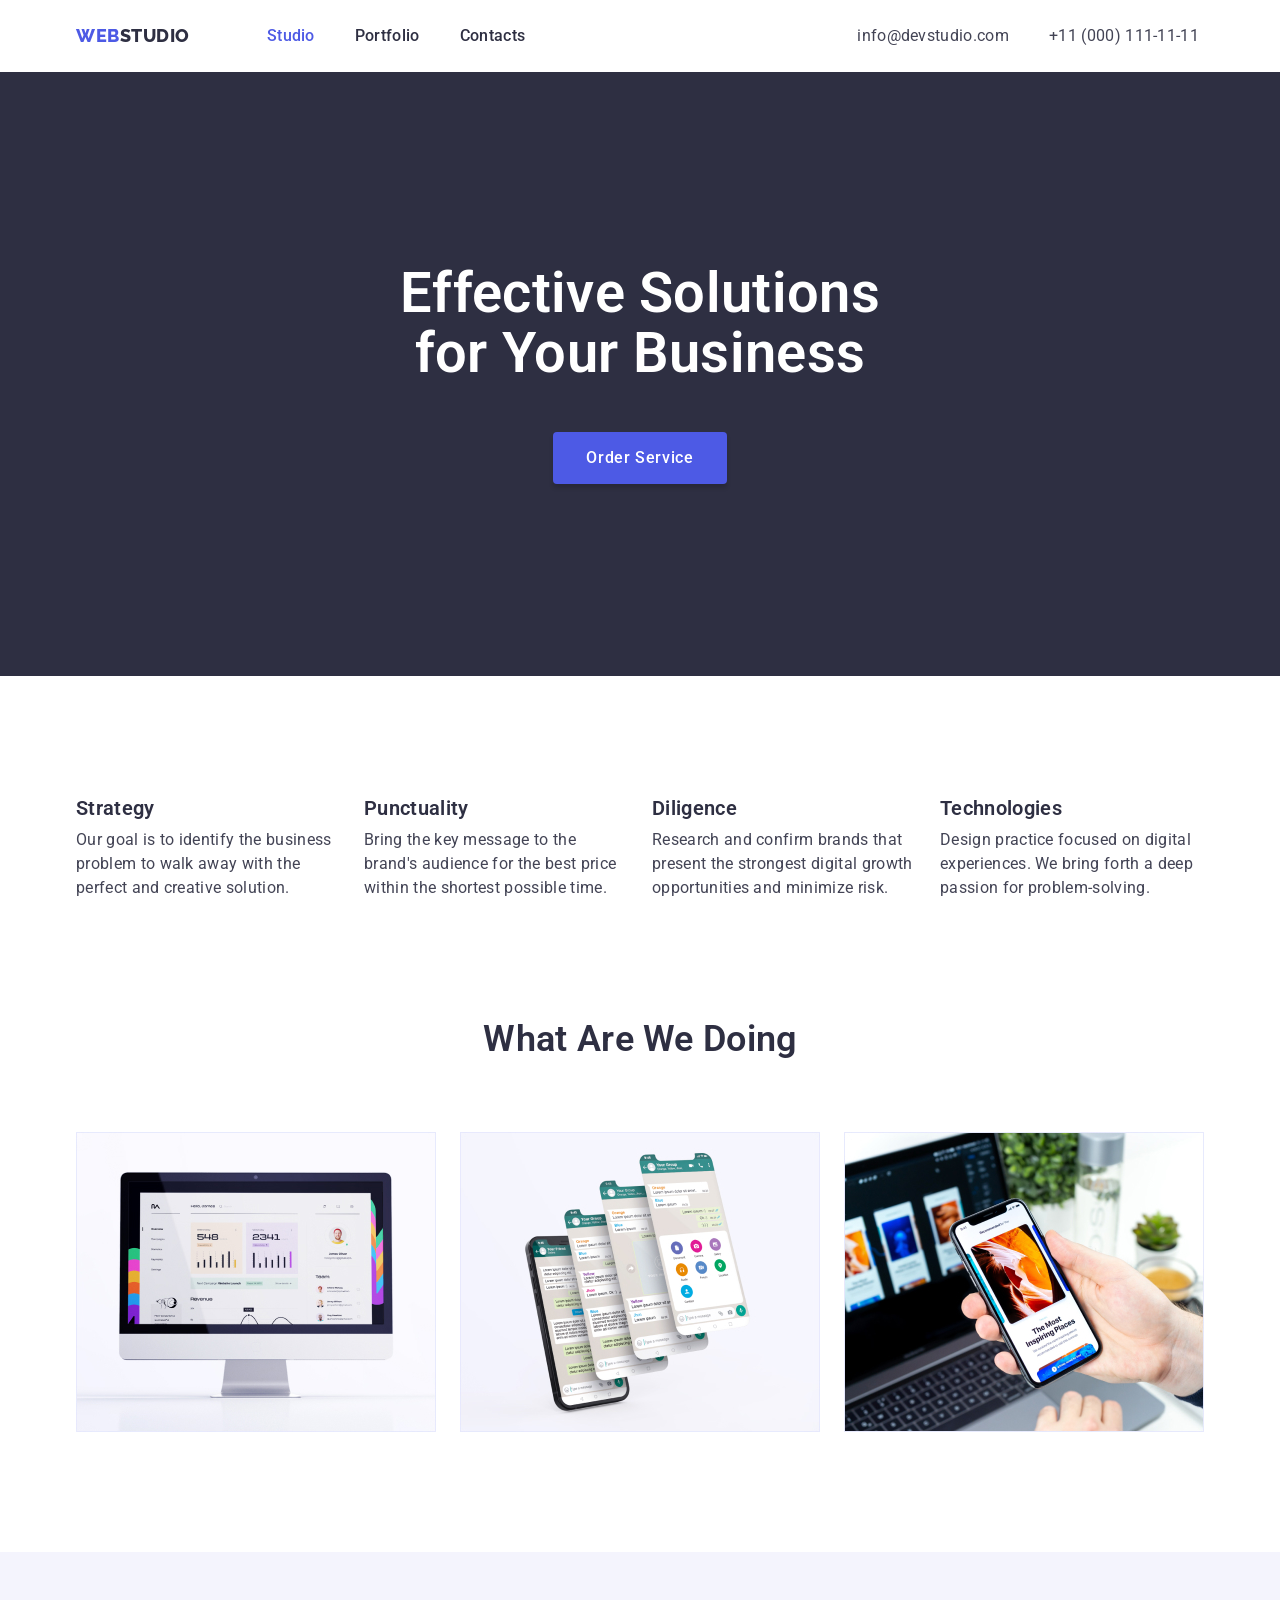
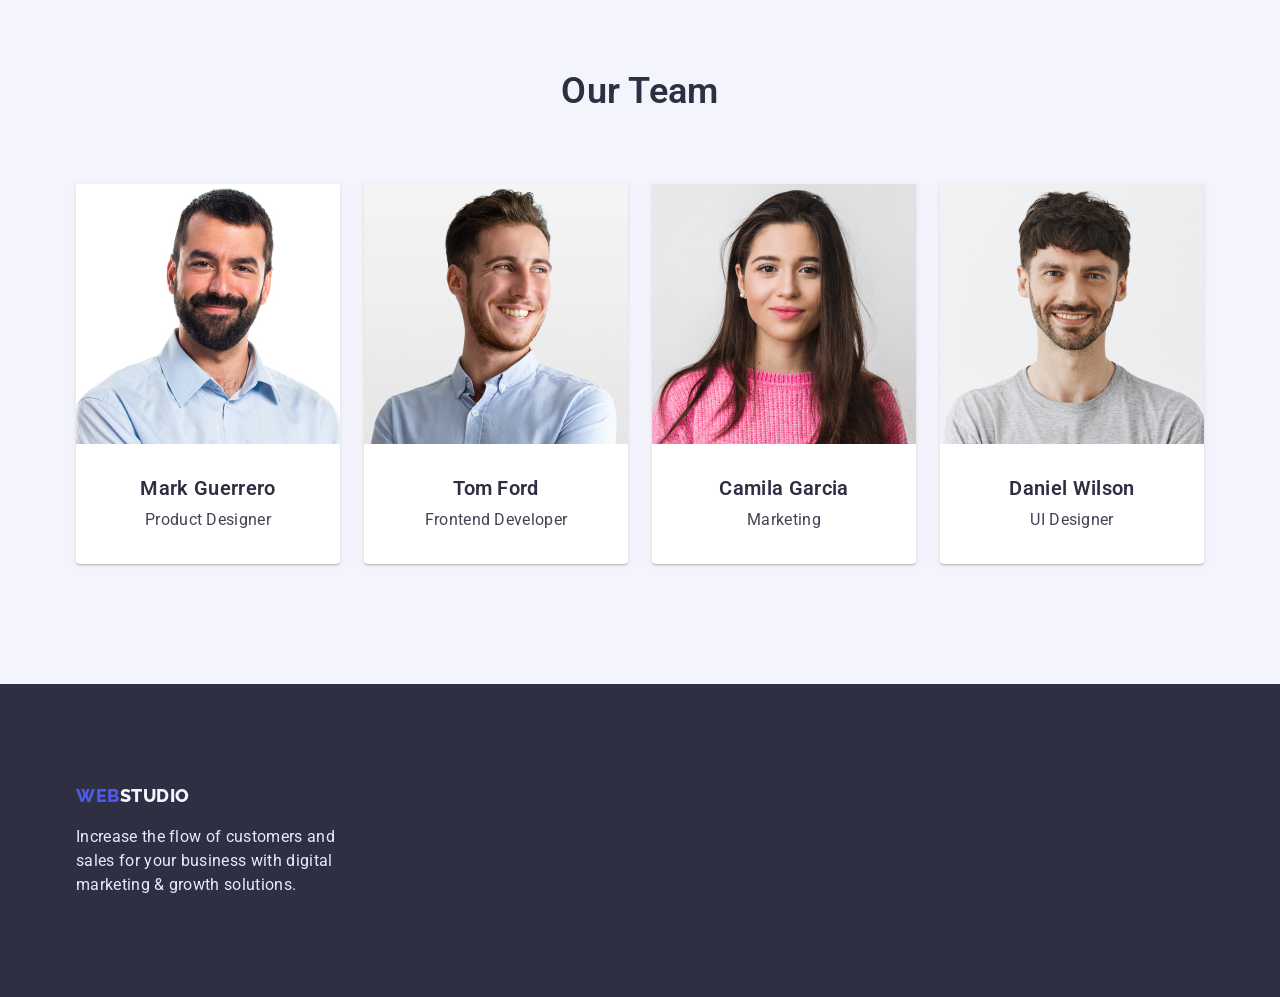
==== index.html @ 9fcb84de "HW3" ====
<!DOCTYPE html>
<html lang="en">
  <head>
    <meta charset="UTF-8" />
    <meta http-equiv="X-UA-Compatible" content="IE=edge" />
    <meta name="viewport" content="width=device-width, initial-scale=1.0" />
    <title>Document</title>
    <link rel="preconnect" href="https://fonts.googleapis.com" />
    <link rel="preconnect" href="https://fonts.gstatic.com" crossorigin />
    <link
      href="https://fonts.googleapis.com/css2?family=Raleway:wght@800&family=Roboto:wght@400;500;700;900&display=swap"
      rel="stylesheet"
    />
    <link
      rel="stylesheet"
      href="https://cdnjs.cloudflare.com/ajax/libs/modern-normalize/1.1.0/modern-normalize.min.css"
    />
    <link rel="stylesheet" href="css/styles.css" />
  </head>
  <body>
    <header class="page-header">
      <div class="container main-nav">
        <nav class="main-nav">
          <!--Logo-->
          <a class="logo" href="./index.html">
            <span class="logo-part">Web</span>studio
          </a>
          <!--Navigation-->
          <ul class="site-nav list">
            <li class="item">
              <a href="./index.html" class="link current">Studio</a>
            </li>
            <li class="item">
              <a href="./portfoilo.html" class="link">Portfolio</a>
            </li>
            <li class="item"><a href="/" class="link">Contacts</a></li>
          </ul>
        </nav>
        <!--Contacts-->
        <ul class="contacts list">
          <li class="item">
            <a href="mailto:info@devstudio.com" class="contacts-link"
              >info@devstudio.com</a
            >
          </li>
          <li class="item">
            <a href="tel:+110001111111" class="contacts-link"
              >+11 (000) 111-11-11</a
            >
          </li>
        </ul>
      </div>
    </header>

    <main>
      <section class="hero">
        <div class="container">
          <h1 class="hero-title">Effective Solutions for Your Business</h1>
          <!--Button-->
          <button class="button primary" type="button">Order Service</button>
        </div>
      </section>

      <!--Description-->
      <section class="section">
        <div class="container">
          <h2 class="section-title secret-name">Why us?</h2>
          <ul class="descr-list list">
            <li class="item">
              <h3 class="title">Strategy</h3>
              <p>
                Our goal is to identify the business problem to walk away with
                the perfect and creative solution.
              </p>
            </li>

            <li class="item">
              <h3 class="title">Punctuality</h3>
              <p>
                Bring the key message to the brand's audience for the best price
                within the shortest possible time.
              </p>
            </li>

            <li class="item">
              <h3 class="title">Diligence</h3>
              <p>
                Research and confirm brands that present the strongest digital
                growth opportunities and minimize risk.
              </p>
            </li>

            <li class="item">
              <h3 class="title">Technologies</h3>
              <p>
                Design practice focused on digital experiences. We bring forth a
                deep passion for problem-solving.
              </p>
            </li>
          </ul>
        </div>
      </section>

      <section class="section no-toppadding">
        <div class="container">
          <h2 class="section-title">What are we doing</h2>
          <ul class="example-list list">
            <li class="item">
              <img src="./images/pc.jpg" alt="PC" width="360" height="300" />
            </li>
            <li class="item">
              <img
                src="./images/smarphone.jpg"
                alt="Smarphone"
                width="360"
                height="300"
              />
            </li>
            <li class="item">
              <img
                src="./images/smarphone_in_hand.jpg"
                alt="Smarphone_in_hand"
                width="360"
                height="300"
              />
            </li>
          </ul>
        </div>
      </section>

      <!--Our Team-->
      <section class="section team">
        <div class="container">
          <h2 class="section-title">Our team</h2>
          <ul class="team-list list">
            <li class="card">
              <img
                class="image"
                src="./images/mark_guerrero.jpg"
                alt="Mark Guerrero"
                width="264"
                height="260"
              />
              <div class="card-content">
                <h3 class="title">Mark Guerrero</h3>
                <p>Product Designer</p>
              </div>
            </li>
            <li class="card">
              <img
                class="image"
                src="./images/tom_ford.jpg"
                alt="Tom Ford"
                width="264"
                height="260"
              />
              <div class="card-content">
                <h3 class="title">Tom Ford</h3>
                <p>Frontend Developer</p>
              </div>
            </li>
            <li class="card">
              <img
                class="image"
                src="./images/camila_garcia.jpg"
                alt="Camila Garcia"
                width="264"
                height="260"
              />
              <div class="card-content">
                <h3 class="title">Camila Garcia</h3>
                <p>Marketing</p>
              </div>
            </li>
            <li class="card">
              <img
                class="image"
                src="./images/daniel_wilson.jpg"
                alt="Daniel Wilson"
                width="264"
                height="260"
              />
              <div class="card-content">
                <h3 class="title">Daniel Wilson</h3>
                <p>UI Designer</p>
              </div>
            </li>
          </ul>
        </div>
      </section>
    </main>
    <footer class="footer">
      <div class="container">
        <!--Logo-->
        <a href="./index.html" class="footer-logo">
          <span class="logo-part">Web</span>studio
        </a>
        <p class="text">
          Increase the flow of customers and sales for your business with
          digital marketing & growth solutions.
        </p>
      </div>
    </footer>
  </body>
</html>
---- css/styles.css ----
/* цвет основного текста #434455;
вторичный цвет текста #2E2F42;
белый #FFFFFF;
акцент #4D5AE5; 
Вторичный цвет фона #F4F4FD;
#E7E9FC;
*/

:root {
	--primary-text-color: #434455;
	--title-text-color: #2E2F42;
	--accent-color: #4D5AE5;
	--primary-white-color: #FFFFFF;
	--secondary-white-color: #F4F4FD;
	--footer-white-color: #E7E9FC;

	--main-font-family: Roboto,
		sans-serif;
	--main-font-size: 16px;
	--main-line-height: 1.5;
	--section-title-font-size: 36px;
	--section-title-line-height: 1.11;
	--title-font-size: 20px;
	--title-line-height: 1.2;
	--main-letter-spacing: 0.02em;
	--btn-letter-spacing: 0.04em;
}

.list {
	list-style: none;
}

.secret-name {
	position: absolute;
	width: 1px;
	height: 1px;
	margin: -1px;
	padding: 0;
	overflow: hidden;
	border: 0;
	clip: rect(0 0 0 0);
}

h1,
h2,
h3,
h4,
h5,
h6,
p,
ul {
	padding: 0;
	margin: 0;
}

img {
	display: block;
	max-width: 100%;
}

body {
	color: var(--primary-text-color);
	background-color: var(--primary-white-color);
	font-family: var(--main-font-family);
	font-size: var(--main-font-size);
	line-height: var(--main-line-height);
	letter-spacing: var(--main-letter-spacing);
}

.container {
	padding-left: 15px;
	padding-right: 15px;
	margin-left: auto;
	margin-right: auto;
	width: 1158px;
}

/* Logo */
.logo,
.footer-logo {
	color: var(--title-text-color);
	font-family: Raleway, sans-serif;
	font-weight: 800;
	font-size: 18px;
	line-height: 1.33;
	letter-spacing: 0.03em;
	text-transform: uppercase;
	text-decoration: none;
}

/* .logo:hover,
.logo:focus,
.footer-logo:hover,
.footer-logo:focus {
	color: var(--accent-color);
} */

.logo-part {
	color: var(--accent-color);
}

/* Page header */
.page-header {
	box-shadow: 0px 2px 1px rgba(46, 47, 66, 0.08), 0px 1px 1px rgba(46, 47, 66, 0.16), 0px 1px 6px rgba(46, 47, 66, 0.08);
}

/* Site nav */

.main-nav {
	display: flex;
	align-items: center;
}

.site-nav {
	display: flex;
	margin-left: 77px;
}

.site-nav .item:not(:last-child) {
	margin-right: 40px;
}

.site-nav .link {
	display: block;
	padding-top: 24px;
	padding-bottom: 24px;

	color: var(--title-text-color);
	font-weight: 500;
	text-decoration: none;
}

.contacts {
	display: flex;
	margin-left: 332px;
}

.contacts-link {
	color: var(--primary-text-color);
	text-decoration: none;
}

.contacts .item+.item {
	margin-left: 40px;
}

.site-nav .link:hover,
.contacts-link:hover,
.site-nav .link:focus,
.contacts-link:focus {
	color: var(--accent-color);
}

.site-nav .link.current {
	color: var(--accent-color);
}

/* Index.html */

/* Hero */

.hero {
	padding-top: 192px;
	padding-bottom: 192px;

	background-color: var(--title-text-color);
	text-align: center;
}

.hero-title {
	width: 494px;
	margin-left: auto;
	margin-right: auto;
	margin-bottom: 48px;

	color: var(--primary-white-color);
	font-weight: 600;
	font-size: 56px;
	line-height: 1.07;
}

/* Section */

.section {
	padding-top: 120px;
	padding-bottom: 120px;
}

.section.no-toppadding {
	padding-top: 0;
}

.toppadding {
	padding-top: 96px;
}

.section-title {
	margin-bottom: 72px;

	color: var(--title-text-color);
	font-weight: 600;
	font-size: var(--section-title-font-size);
	line-height: var(--section-title-line-height);
	text-align: center;
	text-transform: capitalize;
}

/* Features, Team, Examples */

.descr-list,
.team-list {
	display: flex;
}

.descr-list .item,
.team-list .card {
	width: 264px;
	margin-right: 24px;
}

.example-list,
.work-list {
	display: flex;
	flex-wrap: wrap;
}

.example-list .item,
.work-list .item {
	width: 360px;
	margin-right: 24px;
	margin-bottom: 48px;
}

.work-content {
	border-left: 1px solid var(--footer-white-color);
	border-bottom: 1px solid var(--footer-white-color);
	border-right: 1px solid var(--footer-white-color);
}

/* .work-list .title,
.team-list .title {
	padding-left: 16px;
	padding-top: 32px;
}

.card>p,
.work-list p {
	padding-bottom: 32px;
	padding-left: 16px;
} */

.work-content {
	padding: 32px 16px;
}

.card-content {
	padding: 32px 16px;
	text-align: center;
}


.descr-list .item:nth-child(4n),
.team-list .card:nth-child(4n),
.example-list .item:nth-child(3n),
.work-list .item:nth-child(3n) {
	margin-right: 0;
}

.example-list .item:nth-last-child(-n+3),
.work-list .item:nth-last-child(-n+3) {
	margin-bottom: 0;
}

.descr-list .title,
.team-list .title,
.work-list .title {
	margin-bottom: 8px;

	color: var(--title-text-color);
	font-weight: 600;
	font-size: var(--title-font-size);
	line-height: var(--title-line-height);
}

.team {
	background-color: var(--secondary-white-color);
}

.card {
	background-color: var(--primary-white-color);
	width: 264px;

	box-shadow: 0px 1px 6px rgba(46, 47, 66, 0.08), 0px 1px 1px rgba(46, 47, 66, 0.16), 0px 2px 1px rgba(46, 47, 66, 0.08);
	border-radius: 0px 0px 4px 4px;
}


.image {}

/* Filter */

.filter {
	margin-bottom: 72px;
	display: flex;
	justify-content: center;
}

.filter .item:not(:last-child) {
	margin-right: 24px;
}

/* Button */

.button {
	padding: 12px 24px;

	color: var(--title-text-color);
	background-color: var(--primary-white-color);
	cursor: pointer;
	font-weight: 500;
	letter-spacing: var(--btn-letter-spacing);

	border: 1px solid transparent;
	border-radius: 4px;
}

.button.primary {
	padding: 16px 32px;

	color: var(--primary-white-color);
	background-color: var(--accent-color);

	box-shadow: 0px 4px 4px rgba(0, 0, 0, 0.15);
}

.button.secondary {
	color: var(--accent-color);
	background-color: var(--secondary-white-color);

	border-color: var(--footer-white-color);
}

.button.primary:hover,
.button.primary:focus {
	color: var(--accent-color);
	background-color: var(--secondary-white-color);

	border-color: var(--footer-white-color);
}

.button.secondary:hover,
.button.secondary:focus {
	color: var(--primary-white-color);
	background-color: var(--accent-color);

	border-color: var(--accent-color);
	box-shadow: 0px 3px 1px rgba(0, 0, 0, 0.1), 0px 2px 1px rgba(0, 0, 0, 0.08), 0px 2px 2px rgba(0, 0, 0, 0.12);
}

/* Footer */

.footer-logo {
	display: inline-block;

	color: var(--secondary-white-color);
}

.footer {
	background-color: var(--title-text-color);
}

.footer .container {
	padding-top: 100px;
	padding-bottom: 100px;
}

.footer .text {
	width: 264px;
	margin-top: 16px;

	color: var(--footer-white-color);
	font-size: var(--main-font-size);
	line-height: var(--main-line-height);
	letter-spacing: var(--main-letter-spacing);

}
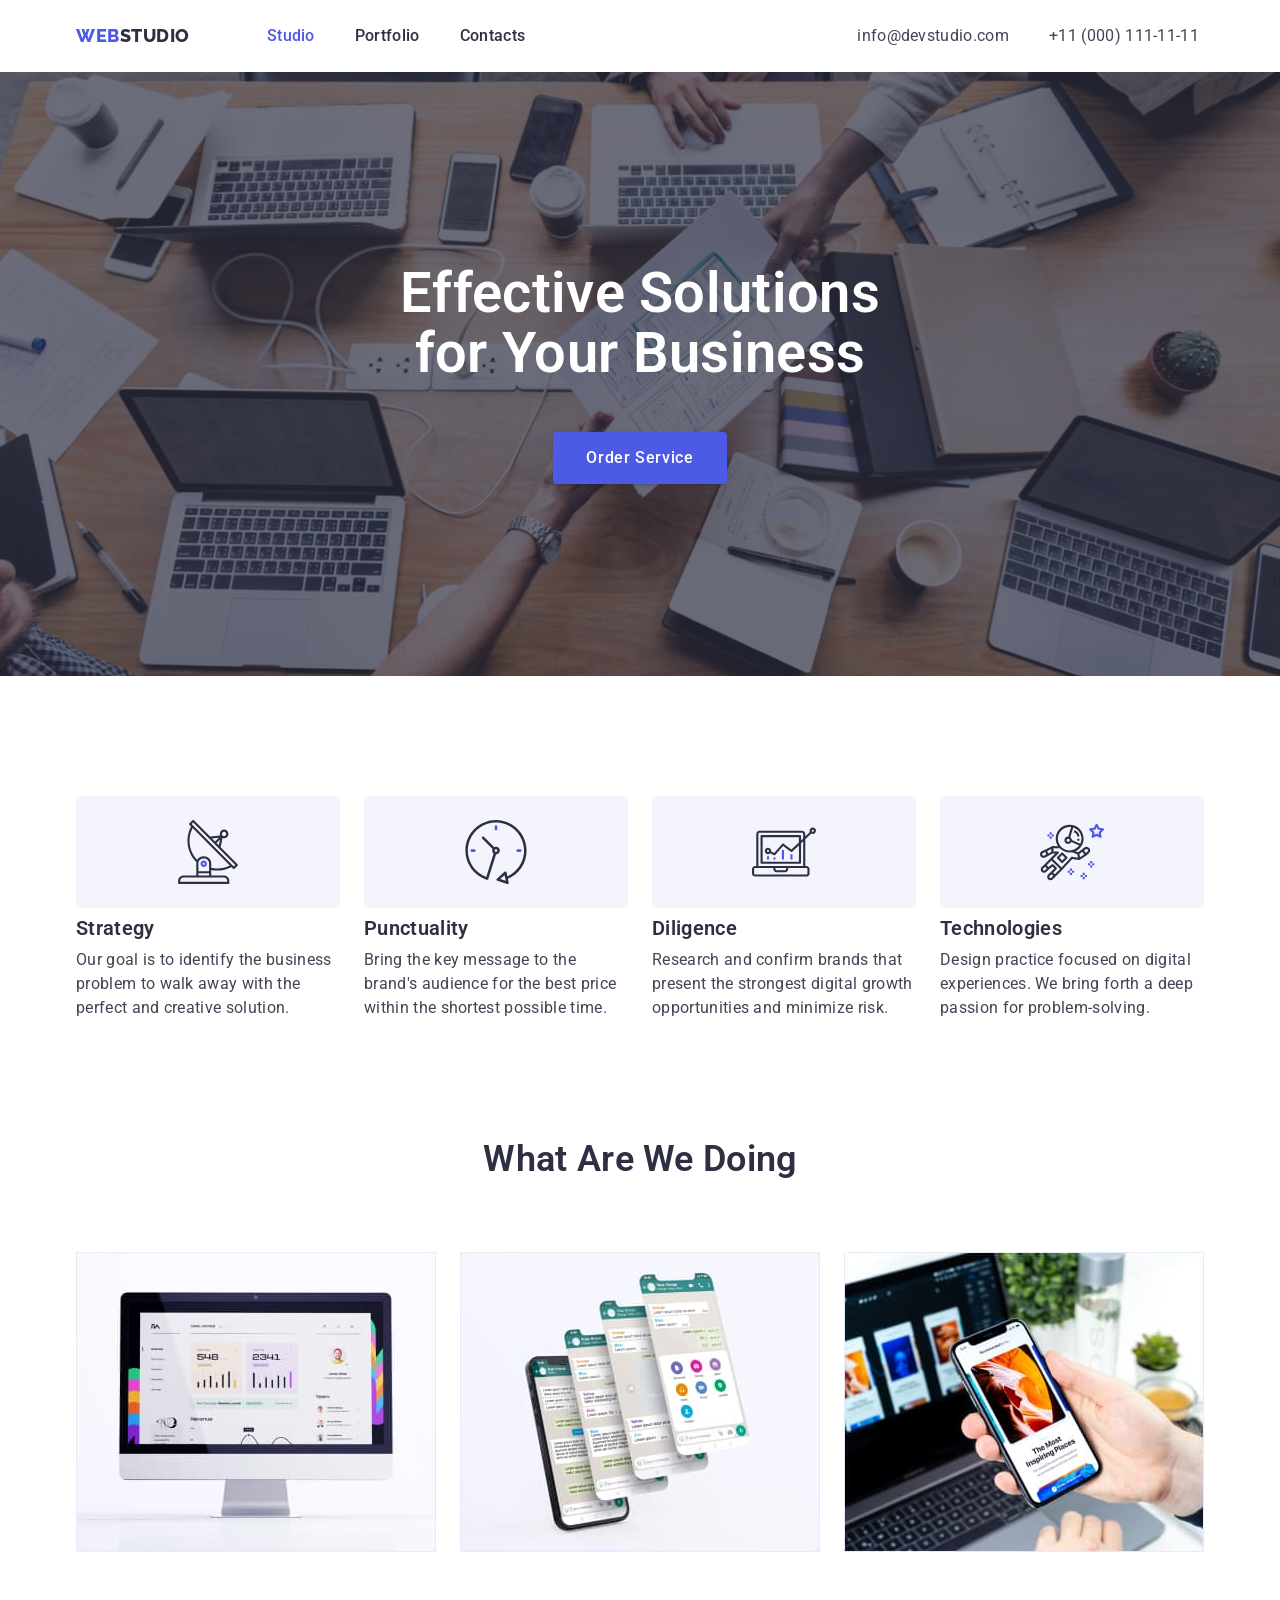
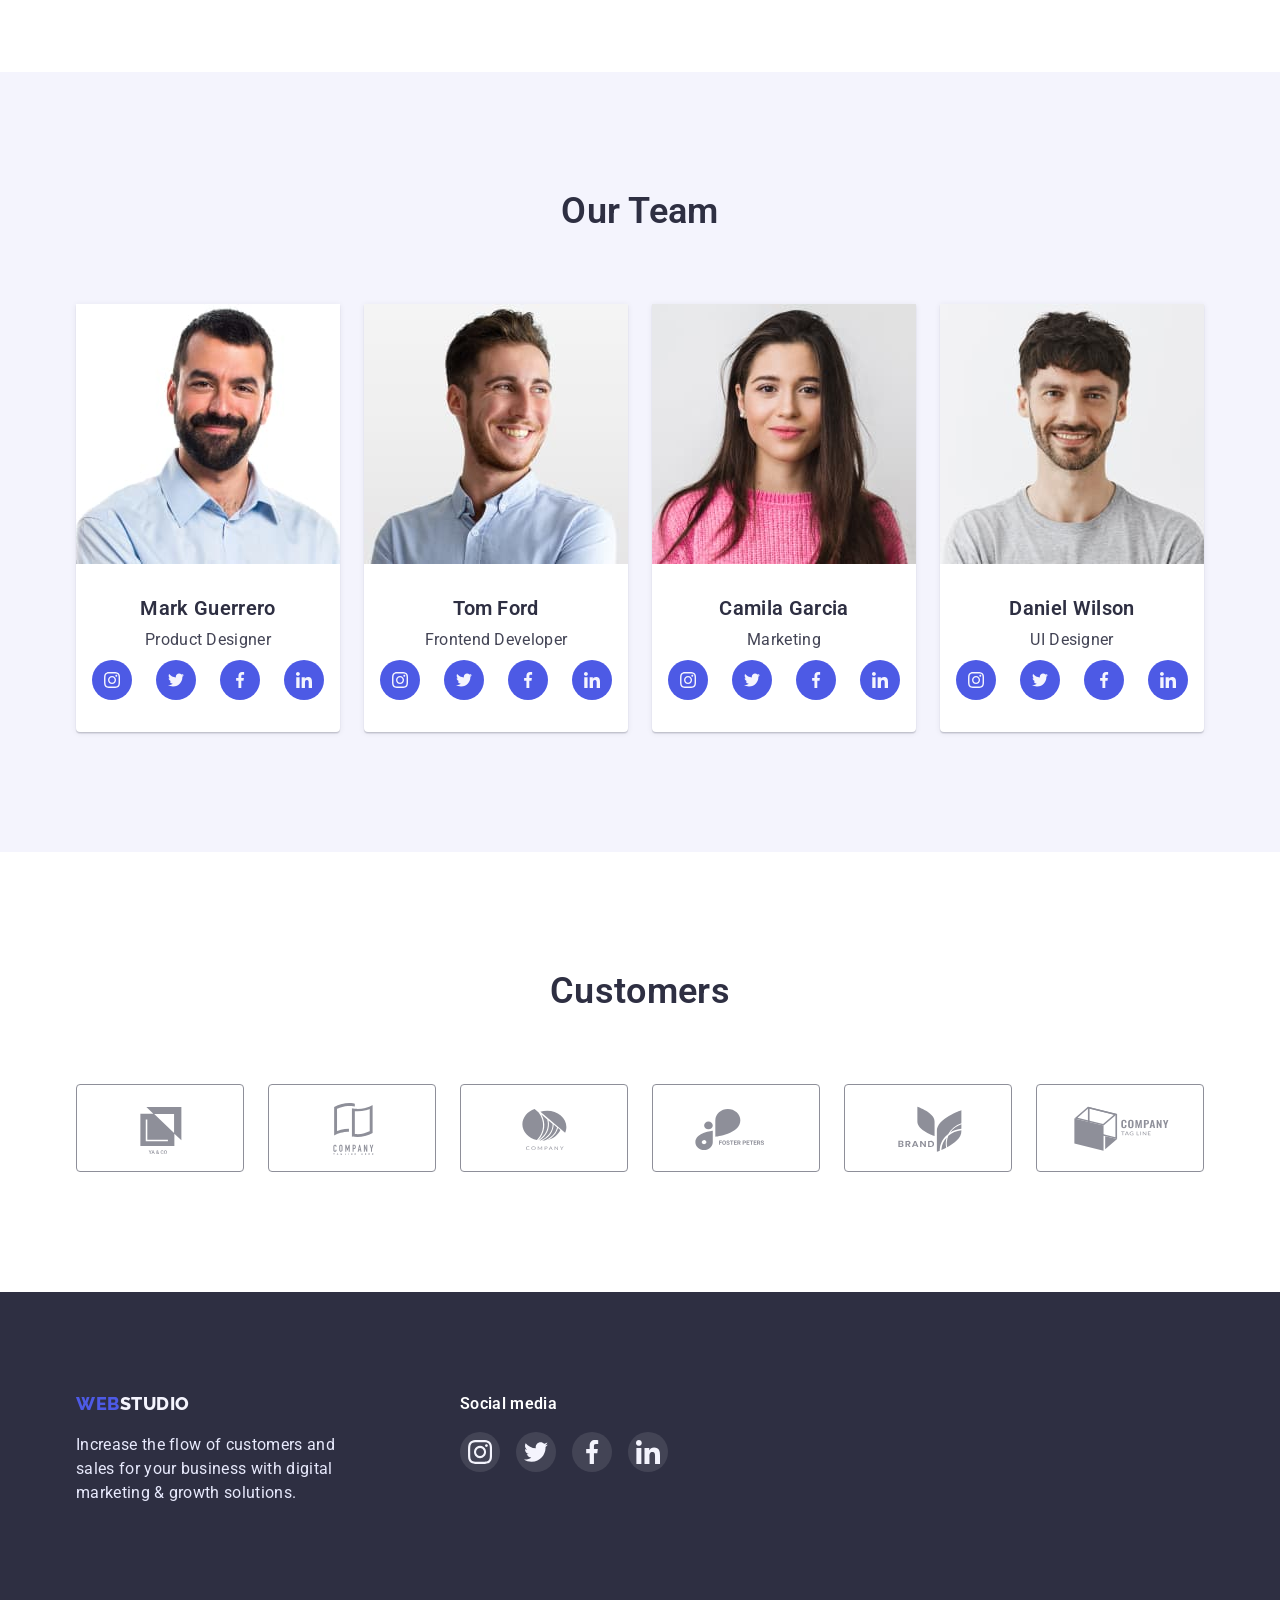
==== commit 8013debc: "HW4" ====
--- a/index.html
+++ b/index.html
@@ -64,9 +64,18 @@
       <!--Description-->
       <section class="section">
         <div class="container">
-          <h2 class="section-title secret-name">Why us?</h2>
+          <h2 class="section-title secret-name">Advantages</h2>
           <ul class="descr-list list">
             <li class="item">
+              <div class="advantages">
+                <svg class="advantages-icon">
+                  <use
+                    href="./images/icons.svg#icon-antenna"
+                    width="64"
+                    height="64"
+                  ></use>
+                </svg>
+              </div>
               <h3 class="title">Strategy</h3>
               <p>
                 Our goal is to identify the business problem to walk away with
@@ -75,6 +84,15 @@
             </li>
 
             <li class="item">
+              <div class="advantages">
+                <svg class="advantages-icon">
+                  <use
+                    href="./images/icons.svg#icon-clock"
+                    width="64"
+                    height="64"
+                  ></use>
+                </svg>
+              </div>
               <h3 class="title">Punctuality</h3>
               <p>
                 Bring the key message to the brand's audience for the best price
@@ -83,6 +101,15 @@
             </li>
 
             <li class="item">
+              <div class="advantages">
+                <svg class="advantages-icon">
+                  <use
+                    href="./images/icons.svg#icon-diagram"
+                    width="64"
+                    height="64"
+                  ></use>
+                </svg>
+              </div>
               <h3 class="title">Diligence</h3>
               <p>
                 Research and confirm brands that present the strongest digital
@@ -91,6 +118,15 @@
             </li>
 
             <li class="item">
+              <div class="advantages">
+                <svg class="advantages-icon">
+                  <use
+                    href="./images/icons.svg#icon-astronaut"
+                    width="64"
+                    height="64"
+                  ></use>
+                </svg>
+              </div>
               <h3 class="title">Technologies</h3>
               <p>
                 Design practice focused on digital experiences. We bring forth a
@@ -144,6 +180,36 @@
               <div class="card-content">
                 <h3 class="title">Mark Guerrero</h3>
                 <p>Product Designer</p>
+                <ul class="social-links list">
+                  <li>
+                    <a href="/" class="icon instagram">
+                      <svg width="16px" height="16px">
+                        <use href="./images/icons.svg#icon-instagram"></use>
+                      </svg>
+                    </a>
+                  </li>
+                  <li>
+                    <a href="/" class="icon twitter">
+                      <svg width="16px" height="16px">
+                        <use href="./images/icons.svg#icon-twitter"></use>
+                      </svg>
+                    </a>
+                  </li>
+                  <li>
+                    <a href="/" class="icon facebook">
+                      <svg width="16px" height="16px">
+                        <use href="./images/icons.svg#icon-facebook"></use>
+                      </svg>
+                    </a>
+                  </li>
+                  <li>
+                    <a href="/" class="icon linkedin">
+                      <svg width="16px" height="16px">
+                        <use href="./images/icons.svg#icon-linkedin"></use>
+                      </svg>
+                    </a>
+                  </li>
+                </ul>
               </div>
             </li>
             <li class="card">
@@ -157,6 +223,36 @@
               <div class="card-content">
                 <h3 class="title">Tom Ford</h3>
                 <p>Frontend Developer</p>
+                <ul class="social-links list">
+                  <li>
+                    <a href="/" class="icon instagram">
+                      <svg width="16px" height="16px">
+                        <use href="./images/icons.svg#icon-instagram"></use>
+                      </svg>
+                    </a>
+                  </li>
+                  <li>
+                    <a href="/" class="icon twitter">
+                      <svg width="16px" height="16px">
+                        <use href="./images/icons.svg#icon-twitter"></use>
+                      </svg>
+                    </a>
+                  </li>
+                  <li>
+                    <a href="/" class="icon facebook">
+                      <svg width="16px" height="16px">
+                        <use href="./images/icons.svg#icon-facebook"></use>
+                      </svg>
+                    </a>
+                  </li>
+                  <li>
+                    <a href="/" class="icon linkedin">
+                      <svg width="16px" height="16px">
+                        <use href="./images/icons.svg#icon-linkedin"></use>
+                      </svg>
+                    </a>
+                  </li>
+                </ul>
               </div>
             </li>
             <li class="card">
@@ -170,6 +266,36 @@
               <div class="card-content">
                 <h3 class="title">Camila Garcia</h3>
                 <p>Marketing</p>
+                <ul class="social-links list">
+                  <li>
+                    <a href="/" class="icon instagram">
+                      <svg width="16px" height="16px">
+                        <use href="./images/icons.svg#icon-instagram"></use>
+                      </svg>
+                    </a>
+                  </li>
+                  <li>
+                    <a href="/" class="icon twitter">
+                      <svg width="16px" height="16px">
+                        <use href="./images/icons.svg#icon-twitter"></use>
+                      </svg>
+                    </a>
+                  </li>
+                  <li>
+                    <a href="/" class="icon facebook">
+                      <svg width="16px" height="16px">
+                        <use href="./images/icons.svg#icon-facebook"></use>
+                      </svg>
+                    </a>
+                  </li>
+                  <li>
+                    <a href="/" class="icon linkedin">
+                      <svg width="16px" height="16px">
+                        <use href="./images/icons.svg#icon-linkedin"></use>
+                      </svg>
+                    </a>
+                  </li>
+                </ul>
               </div>
             </li>
             <li class="card">
@@ -183,7 +309,89 @@
               <div class="card-content">
                 <h3 class="title">Daniel Wilson</h3>
                 <p>UI Designer</p>
-              </div>
+                <ul class="social-links list">
+                  <li>
+                    <a href="/" class="icon instagram">
+                      <svg width="16px" height="16px">
+                        <use href="./images/icons.svg#icon-instagram"></use>
+                      </svg>
+                    </a>
+                  </li>
+                  <li>
+                    <a href="/" class="icon twitter">
+                      <svg width="16px" height="16px">
+                        <use href="./images/icons.svg#icon-twitter"></use>
+                      </svg>
+                    </a>
+                  </li>
+                  <li>
+                    <a href="/" class="icon facebook">
+                      <svg width="16px" height="16px">
+                        <use href="./images/icons.svg#icon-facebook"></use>
+                      </svg>
+                    </a>
+                  </li>
+                  <li>
+                    <a href="/" class="icon linkedin">
+                      <svg width="16px" height="16px">
+                        <use href="./images/icons.svg#icon-linkedin"></use>
+                      </svg>
+                    </a>
+                  </li>
+                </ul>
+              </div>
+            </li>
+          </ul>
+        </div>
+      </section>
+
+      <!-- Customers -->
+
+      <section class="section">
+        <div class="container">
+          <h2 class="section-title">Customers</h2>
+          <ul class="customers-list list">
+            <li>
+              <a href="/" class="customer">
+                <svg class="customer-icon" width="104" height="56">
+                  <use href="./images/icons.svg#icon-yaco"></use>
+                </svg>
+              </a>
+            </li>
+            <li>
+              <a href="/" class="customer">
+                <svg class="customer-icon" width="104" height="56">
+                  <use href="./images/icons.svg#icon-tagline-here"></use>
+                </svg>
+              </a>
+            </li>
+            <li>
+              <a href="/" class="customer">
+                <svg class="customer-icon" width="104" height="56">
+                  <use href="./images/icons.svg#icon-company"></use>
+                </svg>
+              </a>
+            </li>
+            <li>
+              <a href="/" class="customer">
+                <svg class="customer-icon" width="104" height="56">
+                  <use href="./images/icons.svg#icon-foster-peters"></use>
+                </svg>
+              </a>
+            </li>
+            <li>
+              <a href="/" class="customer">
+                <svg class="customer-icon" width="104" height="56">
+                  <use href="./images/icons.svg#icon-brand"></use>
+                </svg>
+              </a>
+            </li>
+            <li>
+              <a href="/" class="customer">
+                <svg class="customer-icon" width="104" height="56">
+                  <use href="./images/icons.svg#icon-company-tagline"></use>
+                </svg>
+              </a>
             </li>
           </ul>
         </div>
@@ -192,13 +400,48 @@
     <footer class="footer">
       <div class="container">
         <!--Logo-->
-        <a href="./index.html" class="footer-logo">
-          <span class="logo-part">Web</span>studio
-        </a>
-        <p class="text">
-          Increase the flow of customers and sales for your business with
-          digital marketing & growth solutions.
-        </p>
+        <div>
+          <a href="./index.html" class="footer-logo">
+            <span class="logo-part">Web</span>studio
+          </a>
+          <p class="text">
+            Increase the flow of customers and sales for your business with
+            digital marketing & growth solutions.
+          </p>
+        </div>
+        <div class="link-container">
+          <h2 class="links-header">Social media</h2>
+          <ul class="social-links footer list">
+            <li>
+              <a href="/" class="icon footer">
+                <svg width="24px" height="24px">
+                  <use href="./images/icons.svg#icon-instagram"></use>
+                </svg>
+              </a>
+            </li>
+            <li>
+              <a href="/" class="icon footer">
+                <svg width="24px" height="24px">
+                  <use href="./images/icons.svg#icon-twitter"></use>
+                </svg>
+              </a>
+            </li>
+            <li>
+              <a href="/" class="icon footer">
+                <svg width="24px" height="24px">
+                  <use href="./images/icons.svg#icon-facebook"></use>
+                </svg>
+              </a>
+            </li>
+            <li>
+              <a href="/" class="icon footer">
+                <svg width="24px" height="24px">
+                  <use href="./images/icons.svg#icon-linkedin"></use>
+                </svg>
+              </a>
+            </li>
+          </ul>
+        </div>
       </div>
     </footer>
   </body>
--- a/css/styles.css
+++ b/css/styles.css
@@ -88,13 +88,6 @@
 	text-decoration: none;
 }
 
-/* .logo:hover,
-.logo:focus,
-.footer-logo:hover,
-.footer-logo:focus {
-	color: var(--accent-color);
-} */
-
 .logo-part {
 	color: var(--accent-color);
 }
@@ -163,8 +156,20 @@
 	padding-top: 192px;
 	padding-bottom: 192px;
 
+	text-align: center;
+
 	background-color: var(--title-text-color);
-	text-align: center;
+
+	max-width: 1440px;
+	min-height: 600px;
+	margin-left: auto;
+	margin-right: auto;
+	background-image:
+		linear-gradient(to right, rgba(46, 47, 66, 0.7), rgba(46, 47, 66, 0.7)),
+		url('../images/people_office.jpg');
+	background-repeat: no-repeat;
+	background-position: center;
+	background-size: cover;
 }
 
 .hero-title {
@@ -218,6 +223,14 @@
 	margin-right: 24px;
 }
 
+.advantages {
+	background-color: var(--secondary-white-color);
+	border-radius: 4px;
+	height: 112px;
+	padding: 24px 100px;
+	margin-bottom: 8px;
+}
+
 .example-list,
 .work-list {
 	display: flex;
@@ -231,23 +244,14 @@
 	margin-bottom: 48px;
 }
 
+.work-list .item:hover {
+	box-shadow: 0px 1px 6px rgba(46, 47, 66, 0.08), 0px 1px 1px rgba(46, 47, 66, 0.16), 0px 2px 1px rgba(46, 47, 66, 0.08);
+}
+
 .work-content {
-	border-left: 1px solid var(--footer-white-color);
-	border-bottom: 1px solid var(--footer-white-color);
-	border-right: 1px solid var(--footer-white-color);
-}
-
-/* .work-list .title,
-.team-list .title {
-	padding-left: 16px;
-	padding-top: 32px;
-}
-
-.card>p,
-.work-list p {
-	padding-bottom: 32px;
-	padding-left: 16px;
-} */
+	border: 0.5px solid #F4F4FD;
+	box-shadow: 0px 1px 6px rgba(46, 47, 66, 0.08);
+}
 
 .work-content {
 	padding: 32px 16px;
@@ -282,6 +286,22 @@
 	line-height: var(--title-line-height);
 }
 
+.social-links {
+	margin-top: 8px;
+	display: inline-flex;
+	gap: 24px;
+}
+
+.icon {
+	display: flex;
+	background: var(--accent-color);
+	width: 40px;
+	height: 40px;
+	border-radius: 50%;
+	justify-content: center;
+	align-items: center;
+}
+
 .team {
 	background-color: var(--secondary-white-color);
 }
@@ -294,8 +314,34 @@
 	border-radius: 0px 0px 4px 4px;
 }
 
-
-.image {}
+/* Customers */
+
+.customers-list {
+	display: flex;
+	gap: 24px;
+}
+
+.customers-list li {
+	width: calc((100% - 120px) / 6);
+	height: 88px;
+}
+
+.customer {
+	display: inline-flex;
+	align-items: center;
+	justify-content: center;
+	width: 100%;
+	height: 100%;
+	border: 1px solid #8E8F99;
+	border-radius: 4px;
+	fill: #8E8F99;
+}
+
+.customer:hover,
+.customer:focus {
+	border-color: var(--accent-color);
+	fill: var(--accent-color);
+}
 
 /* Filter */
 
@@ -330,7 +376,7 @@
 	color: var(--primary-white-color);
 	background-color: var(--accent-color);
 
-	box-shadow: 0px 4px 4px rgba(0, 0, 0, 0.15);
+	box-shadow: 0px 1px 6px rgba(46, 47, 66, 0.08), 0px 1px 1px rgba(46, 47, 66, 0.16), 0px 2px 1px rgba(46, 47, 66, 0.08);
 }
 
 .button.secondary {
@@ -346,6 +392,7 @@
 	background-color: var(--secondary-white-color);
 
 	border-color: var(--footer-white-color);
+	box-shadow: 0px 4px 4px rgba(0, 0, 0, 0.15);
 }
 
 .button.secondary:hover,
@@ -370,6 +417,7 @@
 }
 
 .footer .container {
+	display: flex;
 	padding-top: 100px;
 	padding-bottom: 100px;
 }
@@ -383,4 +431,29 @@
 	line-height: var(--main-line-height);
 	letter-spacing: var(--main-letter-spacing);
 
+}
+
+.links-header {
+	font-weight: 600;
+	font-size: inherit;
+	letter-spacing: 0.02em;
+	color: var(--primary-white-color);
+}
+
+.link-container {
+	margin-left: 120px;
+}
+
+.social-links.footer {
+	margin-top: 16px;
+	gap: 16px;
+}
+
+.icon.footer {
+	background: rgba(255, 255, 255, 0.1);
+}
+
+.icon.footer:hover,
+.icon.footer:focus {
+	background: #31D0AA;
 }
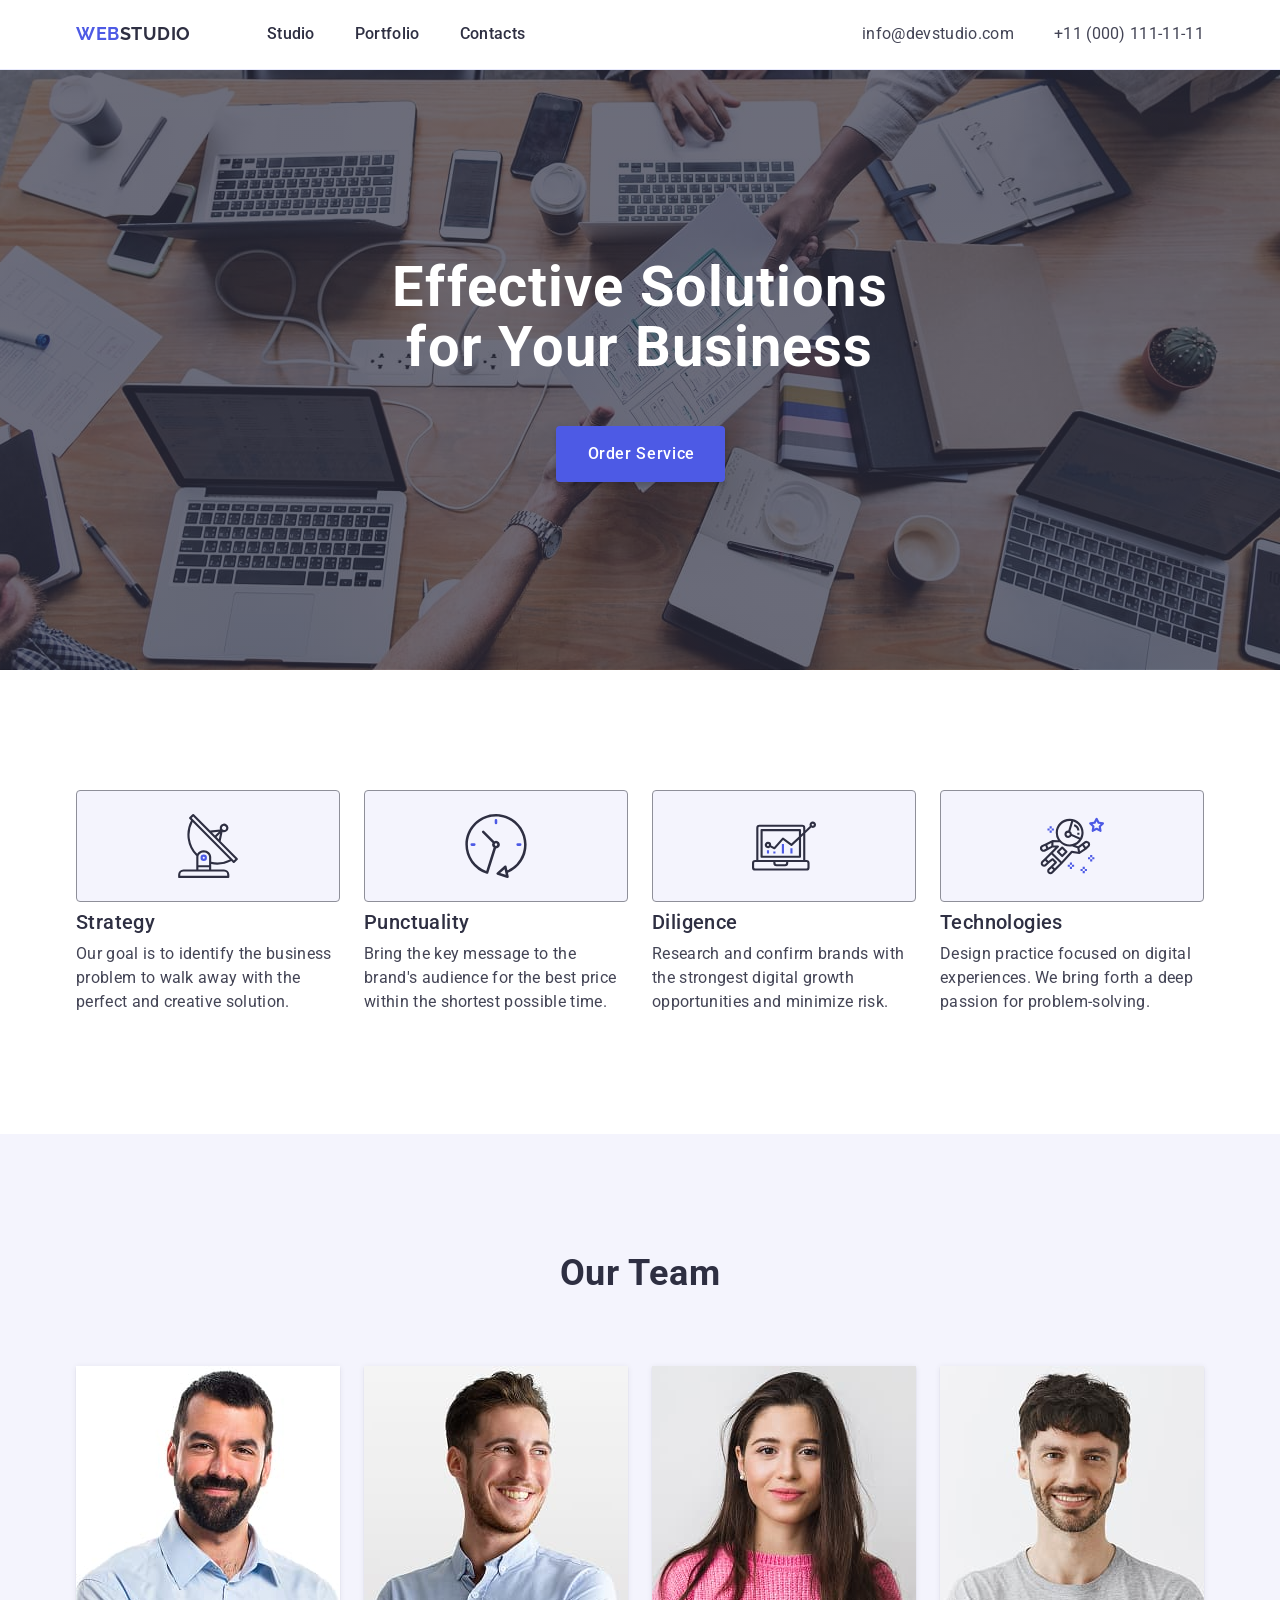
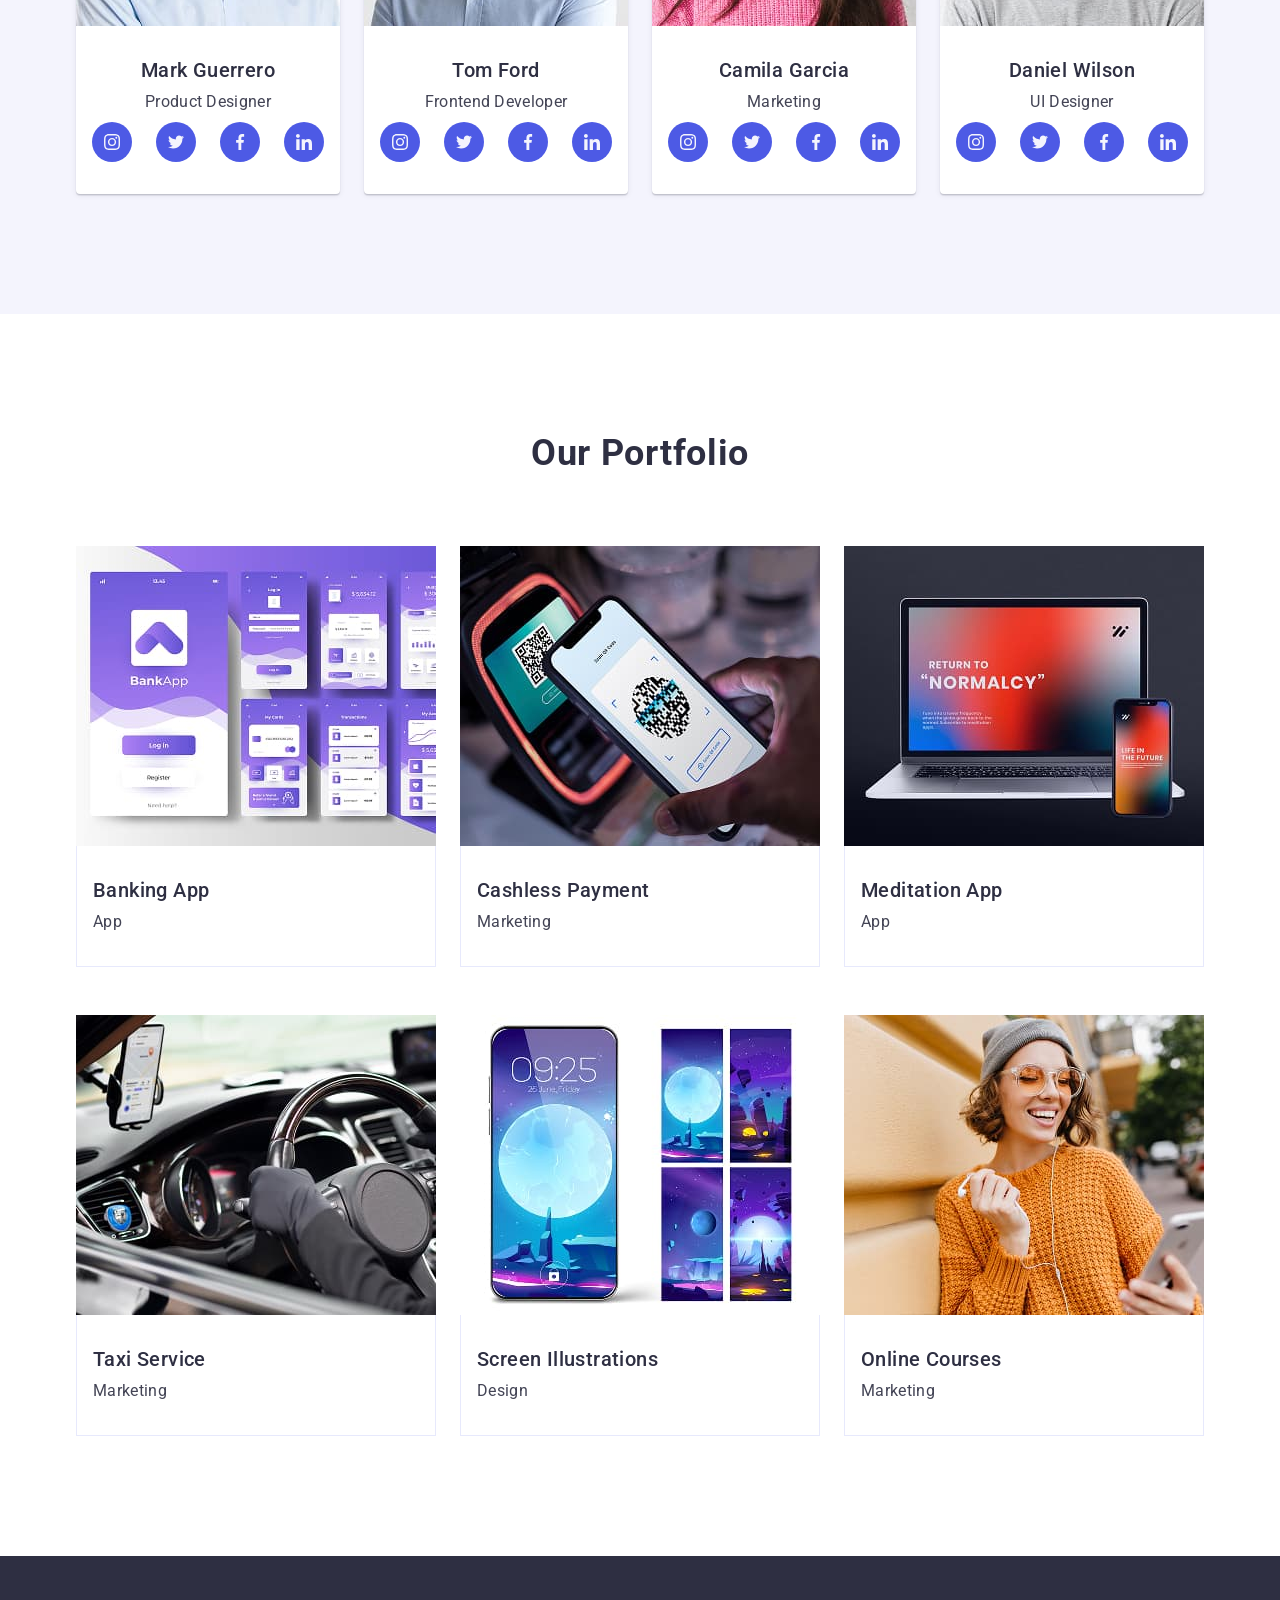
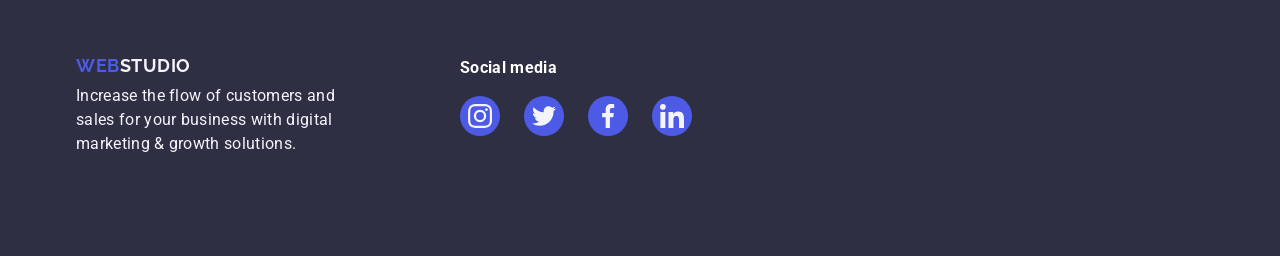
==== commit 3b6d6fc8: "Initial commit" ====
--- a/index.html
+++ b/index.html
@@ -2,133 +2,121 @@
 <html lang="en">
   <head>
     <meta charset="UTF-8" />
-    <meta http-equiv="X-UA-Compatible" content="IE=edge" />
     <meta name="viewport" content="width=device-width, initial-scale=1.0" />
     <title>Document</title>
+    <link
+      rel="stylesheet"
+      href="https://cdnjs.cloudflare.com/ajax/libs/modern-normalize/3.0.1/modern-normalize.min.css"
+      integrity="sha512-q6WgHqiHlKyOqslT/lgBgodhd03Wp4BEqKeW6nNtlOY4quzyG3VoQKFrieaCeSnuVseNKRGpGeDU3qPmabCANg=="
+      crossorigin="anonymous"
+      referrerpolicy="no-referrer"
+    />
     <link rel="preconnect" href="https://fonts.googleapis.com" />
     <link rel="preconnect" href="https://fonts.gstatic.com" crossorigin />
     <link
-      href="https://fonts.googleapis.com/css2?family=Raleway:wght@800&family=Roboto:wght@400;500;700;900&display=swap"
+      href="https://fonts.googleapis.com/css2?family=Raleway:wght@700&family=Roboto:wght@400;500;700&display=swap"
       rel="stylesheet"
     />
-    <link
-      rel="stylesheet"
-      href="https://cdnjs.cloudflare.com/ajax/libs/modern-normalize/1.1.0/modern-normalize.min.css"
-    />
-    <link rel="stylesheet" href="css/styles.css" />
+    <link rel="stylesheet" href="./css/styles.css" />
   </head>
   <body>
-    <header class="page-header">
-      <div class="container main-nav">
-        <nav class="main-nav">
-          <!--Logo-->
-          <a class="logo" href="./index.html">
-            <span class="logo-part">Web</span>studio
-          </a>
-          <!--Navigation-->
-          <ul class="site-nav list">
-            <li class="item">
-              <a href="./index.html" class="link current">Studio</a>
-            </li>
-            <li class="item">
-              <a href="./portfoilo.html" class="link">Portfolio</a>
-            </li>
-            <li class="item"><a href="/" class="link">Contacts</a></li>
+    <header class="header">
+      <div class="container">
+        <nav class="navigation">
+          <!-- logo -->
+          <a class="logo" href="./index.html"
+            ><span class="logo-part">Web</span>studio</a
+          >
+          <!-- navigation -->
+          <ul class="navigation-list">
+            <li class="navigation-item">
+              <a class="navigation-item-link" href="">Studio</a>
+            </li>
+            <li class="navigation-item">
+              <a class="navigation-item-link" href="">Portfolio</a>
+            </li>
+            <li class="navigation-item">
+              <a class="navigation-item-link" href="">Contacts</a>
+            </li>
           </ul>
         </nav>
-        <!--Contacts-->
-        <ul class="contacts list">
-          <li class="item">
-            <a href="mailto:info@devstudio.com" class="contacts-link"
-              >info@devstudio.com</a
-            >
-          </li>
-          <li class="item">
-            <a href="tel:+110001111111" class="contacts-link"
-              >+11 (000) 111-11-11</a
-            >
-          </li>
-        </ul>
+        <!-- contacts -->
+        <address class="contacts">
+          <ul class="contacts-list">
+            <li class="contacts-item">
+              <a class="contacts-item-link" href="mailto:info@devstudio.com"
+                >info@devstudio.com</a
+              >
+            </li>
+            <li class="contacts-item">
+              <a class="contacts-item-link" href="tel:+110001111111"
+                >+11 (000) 111-11-11</a
+              >
+            </li>
+          </ul>
+        </address>
       </div>
     </header>
 
-    <main>
-      <section class="hero">
+    <main class="main">
+      <section class="hero-section">
         <div class="container">
           <h1 class="hero-title">Effective Solutions for Your Business</h1>
-          <!--Button-->
-          <button class="button primary" type="button">Order Service</button>
+          <button class="hero-button" type="button">Order Service</button>
         </div>
       </section>
 
-      <!--Description-->
-      <section class="section">
+      <!-- description -->
+      <section class="section description-section">
         <div class="container">
-          <h2 class="section-title secret-name">Advantages</h2>
-          <ul class="descr-list list">
-            <li class="item">
-              <div class="advantages">
-                <svg class="advantages-icon">
-                  <use
-                    href="./images/icons.svg#icon-antenna"
-                    width="64"
-                    height="64"
-                  ></use>
+          <h2 class="description-title section-title hidden">Why us?</h2>
+          <ul class="description-list">
+            <li class="description-item">
+              <div class="description-ico-wrap">
+                <svg class="description-ico" width="64" height="64">
+                  <use href="./images/symbol-defs.svg#icon-antenna"></use>
                 </svg>
               </div>
-              <h3 class="title">Strategy</h3>
-              <p>
+              <h3 class="description-subtitle section-subtitle">Strategy</h3>
+              <p class="description-item-text section-text">
                 Our goal is to identify the business problem to walk away with
                 the perfect and creative solution.
               </p>
             </li>
-
-            <li class="item">
-              <div class="advantages">
-                <svg class="advantages-icon">
-                  <use
-                    href="./images/icons.svg#icon-clock"
-                    width="64"
-                    height="64"
-                  ></use>
+            <li class="description-item">
+              <div class="description-ico-wrap">
+                <svg class="description-ico" width="64" height="64">
+                  <use href="./images/symbol-defs.svg#icon-clock"></use>
                 </svg>
               </div>
-              <h3 class="title">Punctuality</h3>
-              <p>
+              <h3 class="description-subtitle section-subtitle">Punctuality</h3>
+              <p class="description-item-text section-text">
                 Bring the key message to the brand's audience for the best price
                 within the shortest possible time.
               </p>
             </li>
-
-            <li class="item">
-              <div class="advantages">
-                <svg class="advantages-icon">
-                  <use
-                    href="./images/icons.svg#icon-diagram"
-                    width="64"
-                    height="64"
-                  ></use>
+            <li class="description-item">
+              <div class="description-ico-wrap">
+                <svg class="description-ico" width="64" height="64">
+                  <use href="./images/symbol-defs.svg#icon-diagram"></use>
                 </svg>
               </div>
-              <h3 class="title">Diligence</h3>
-              <p>
-                Research and confirm brands that present the strongest digital
-                growth opportunities and minimize risk.
+              <h3 class="description-subtitle section-subtitle">Diligence</h3>
+              <p class="description-item-text section-text">
+                Research and confirm brands with the strongest digital growth
+                opportunities and minimize risk.
               </p>
             </li>
-
-            <li class="item">
-              <div class="advantages">
-                <svg class="advantages-icon">
-                  <use
-                    href="./images/icons.svg#icon-astronaut"
-                    width="64"
-                    height="64"
-                  ></use>
+            <li class="description-item">
+              <div class="description-ico-wrap">
+                <svg class="description-ico" width="64" height="64">
+                  <use href="./images/symbol-defs.svg#icon-astronaut"></use>
                 </svg>
               </div>
-              <h3 class="title">Technologies</h3>
-              <p>
+              <h3 class="description-subtitle section-subtitle">
+                Technologies
+              </h3>
+              <p class="description-item-text section-text">
                 Design practice focused on digital experiences. We bring forth a
                 deep passion for problem-solving.
               </p>
@@ -137,308 +125,398 @@
         </div>
       </section>
 
-      <section class="section no-toppadding">
+      <!-- team -->
+      <section class="section team-section">
         <div class="container">
-          <h2 class="section-title">What are we doing</h2>
-          <ul class="example-list list">
-            <li class="item">
-              <img src="./images/pc.jpg" alt="PC" width="360" height="300" />
-            </li>
-            <li class="item">
-              <img
-                src="./images/smarphone.jpg"
-                alt="Smarphone"
-                width="360"
-                height="300"
-              />
-            </li>
-            <li class="item">
-              <img
-                src="./images/smarphone_in_hand.jpg"
-                alt="Smarphone_in_hand"
-                width="360"
-                height="300"
-              />
+          <h2 class="team-title section-title">Our Team</h2>
+          <ul class="team-list">
+            <li class="team-item">
+              <img
+                class="team-image"
+                src="./images/team-1.jpg"
+                alt="Mark Guerrero"
+                width="264"
+                height="260"
+              />
+              <div class="team-item-content">
+                <h3 class="team-subtitle section-subtitle">Mark Guerrero</h3>
+                <p class="team-role section-text">Product Designer</p>
+                <ul class="team-soc-list">
+                  <li class="team-soc-item">
+                    <a
+                      class="social-link"
+                      href="https://www.instagram.com/"
+                      target="_blank"
+                    >
+                      <svg class="social-icon" width="16" height="16">
+                        <use
+                          href="./images/symbol-defs.svg#icon-instagram"
+                        ></use>
+                      </svg>
+                    </a>
+                  </li>
+                  <li class="team-soc-item">
+                    <a class="social-link" href="https://x.com/" target="_blank"
+                      ><svg class="social-icon" width="16" height="16">
+                        <use
+                          href="./images/symbol-defs.svg#icon-twitter"
+                        ></use></svg
+                    ></a>
+                  </li>
+                  <li class="team-soc-item">
+                    <a
+                      class="social-link"
+                      href="https://www.facebook.com/"
+                      target="_blank"
+                      ><svg class="social-icon" width="16" height="16">
+                        <use
+                          href="./images/symbol-defs.svg#icon-facebook"
+                        ></use></svg
+                    ></a>
+                  </li>
+                  <li class="team-soc-item">
+                    <a
+                      class="social-link"
+                      href="https://www.linkedin.com/"
+                      target="_blank"
+                      ><svg class="social-icon" width="16" height="16">
+                        <use
+                          href="./images/symbol-defs.svg#icon-linkedin"
+                        ></use></svg
+                    ></a>
+                  </li>
+                </ul>
+              </div>
+            </li>
+            <li class="team-item">
+              <img
+                class="team-image"
+                src="./images/team-2.jpg"
+                alt="Tom Ford"
+                width="264"
+                height="260"
+              />
+              <div class="team-item-content">
+                <h3 class="team-subtitle section-subtitle">Tom Ford</h3>
+                <p class="team-role section-text">Frontend Developer</p>
+                <ul class="team-soc-list">
+                  <li class="team-soc-item">
+                    <a
+                      class="social-link"
+                      href="https://www.instagram.com/"
+                      target="_blank"
+                    >
+                      <svg class="social-icon" width="16" height="16">
+                        <use
+                          href="./images/symbol-defs.svg#icon-instagram"
+                        ></use>
+                      </svg>
+                    </a>
+                  </li>
+                  <li class="team-soc-item">
+                    <a class="social-link" href="https://x.com/" target="_blank"
+                      ><svg class="social-icon" width="16" height="16">
+                        <use
+                          href="./images/symbol-defs.svg#icon-twitter"
+                        ></use></svg
+                    ></a>
+                  </li>
+                  <li class="team-soc-item">
+                    <a
+                      class="social-link"
+                      href="https://www.facebook.com/"
+                      target="_blank"
+                      ><svg class="social-icon" width="16" height="16">
+                        <use
+                          href="./images/symbol-defs.svg#icon-facebook"
+                        ></use></svg
+                    ></a>
+                  </li>
+                  <li class="team-soc-item">
+                    <a
+                      class="social-link"
+                      href="https://www.linkedin.com/"
+                      target="_blank"
+                      ><svg class="social-icon" width="16" height="16">
+                        <use
+                          href="./images/symbol-defs.svg#icon-linkedin"
+                        ></use></svg
+                    ></a>
+                  </li>
+                </ul>
+              </div>
+            </li>
+            <li class="team-item">
+              <img
+                class="team-image"
+                src="./images/team-3.jpg"
+                alt="Camila Garcia"
+                width="264"
+                height="260"
+              />
+              <div class="team-item-content">
+                <h3 class="team-subtitle section-subtitle">Camila Garcia</h3>
+                <p class="team-role section-text">Marketing</p>
+                <ul class="team-soc-list">
+                  <li class="team-soc-item">
+                    <a
+                      class="social-link"
+                      href="https://www.instagram.com/"
+                      target="_blank"
+                    >
+                      <svg class="social-icon" width="16" height="16">
+                        <use
+                          href="./images/symbol-defs.svg#icon-instagram"
+                        ></use>
+                      </svg>
+                    </a>
+                  </li>
+                  <li class="team-soc-item">
+                    <a class="social-link" href="https://x.com/" target="_blank"
+                      ><svg class="social-icon" width="16" height="16">
+                        <use
+                          href="./images/symbol-defs.svg#icon-twitter"
+                        ></use></svg
+                    ></a>
+                  </li>
+                  <li class="team-soc-item">
+                    <a
+                      class="social-link"
+                      href="https://www.facebook.com/"
+                      target="_blank"
+                      ><svg class="social-icon" width="16" height="16">
+                        <use
+                          href="./images/symbol-defs.svg#icon-facebook"
+                        ></use></svg
+                    ></a>
+                  </li>
+                  <li class="team-soc-item">
+                    <a
+                      class="social-link"
+                      href="https://www.linkedin.com/"
+                      target="_blank"
+                      ><svg class="social-icon" width="16" height="16">
+                        <use
+                          href="./images/symbol-defs.svg#icon-linkedin"
+                        ></use></svg
+                    ></a>
+                  </li>
+                </ul>
+              </div>
+            </li>
+            <li class="team-item">
+              <img
+                class="team-image"
+                src="./images/team-4.jpg"
+                alt="Daniel Wilson"
+                width="264"
+                height="260"
+              />
+              <div class="team-item-content">
+                <h3 class="team-subtitle section-subtitle">Daniel Wilson</h3>
+                <p class="team-role section-text">UI Designer</p>
+                <ul class="team-soc-list">
+                  <li class="team-soc-item">
+                    <a
+                      class="social-link"
+                      href="https://www.instagram.com/"
+                      target="_blank"
+                    >
+                      <svg class="social-icon" width="16" height="16">
+                        <use
+                          href="./images/symbol-defs.svg#icon-instagram"
+                        ></use>
+                      </svg>
+                    </a>
+                  </li>
+                  <li class="team-soc-item">
+                    <a class="social-link" href="https://x.com/" target="_blank"
+                      ><svg class="social-icon" width="16" height="16">
+                        <use
+                          href="./images/symbol-defs.svg#icon-twitter"
+                        ></use></svg
+                    ></a>
+                  </li>
+                  <li class="team-soc-item">
+                    <a
+                      class="social-link"
+                      href="https://www.facebook.com/"
+                      target="_blank"
+                      ><svg class="social-icon" width="16" height="16">
+                        <use
+                          href="./images/symbol-defs.svg#icon-facebook"
+                        ></use></svg
+                    ></a>
+                  </li>
+                  <li class="team-soc-item">
+                    <a
+                      class="social-link"
+                      href="https://www.linkedin.com/"
+                      target="_blank"
+                      ><svg class="social-icon" width="16" height="16">
+                        <use
+                          href="./images/symbol-defs.svg#icon-linkedin"
+                        ></use></svg
+                    ></a>
+                  </li>
+                </ul>
+              </div>
             </li>
           </ul>
         </div>
       </section>
 
-      <!--Our Team-->
-      <section class="section team">
+      <!-- portfolio -->
+      <section class="section portfolio-section">
         <div class="container">
-          <h2 class="section-title">Our team</h2>
-          <ul class="team-list list">
-            <li class="card">
-              <img
-                class="image"
-                src="./images/mark_guerrero.jpg"
-                alt="Mark Guerrero"
-                width="264"
-                height="260"
-              />
-              <div class="card-content">
-                <h3 class="title">Mark Guerrero</h3>
-                <p>Product Designer</p>
-                <ul class="social-links list">
-                  <li>
-                    <a href="/" class="icon instagram">
-                      <svg width="16px" height="16px">
-                        <use href="./images/icons.svg#icon-instagram"></use>
-                      </svg>
-                    </a>
-                  </li>
-                  <li>
-                    <a href="/" class="icon twitter">
-                      <svg width="16px" height="16px">
-                        <use href="./images/icons.svg#icon-twitter"></use>
-                      </svg>
-                    </a>
-                  </li>
-                  <li>
-                    <a href="/" class="icon facebook">
-                      <svg width="16px" height="16px">
-                        <use href="./images/icons.svg#icon-facebook"></use>
-                      </svg>
-                    </a>
-                  </li>
-                  <li>
-                    <a href="/" class="icon linkedin">
-                      <svg width="16px" height="16px">
-                        <use href="./images/icons.svg#icon-linkedin"></use>
-                      </svg>
-                    </a>
-                  </li>
-                </ul>
-              </div>
-            </li>
-            <li class="card">
-              <img
-                class="image"
-                src="./images/tom_ford.jpg"
-                alt="Tom Ford"
-                width="264"
-                height="260"
-              />
-              <div class="card-content">
-                <h3 class="title">Tom Ford</h3>
-                <p>Frontend Developer</p>
-                <ul class="social-links list">
-                  <li>
-                    <a href="/" class="icon instagram">
-                      <svg width="16px" height="16px">
-                        <use href="./images/icons.svg#icon-instagram"></use>
-                      </svg>
-                    </a>
-                  </li>
-                  <li>
-                    <a href="/" class="icon twitter">
-                      <svg width="16px" height="16px">
-                        <use href="./images/icons.svg#icon-twitter"></use>
-                      </svg>
-                    </a>
-                  </li>
-                  <li>
-                    <a href="/" class="icon facebook">
-                      <svg width="16px" height="16px">
-                        <use href="./images/icons.svg#icon-facebook"></use>
-                      </svg>
-                    </a>
-                  </li>
-                  <li>
-                    <a href="/" class="icon linkedin">
-                      <svg width="16px" height="16px">
-                        <use href="./images/icons.svg#icon-linkedin"></use>
-                      </svg>
-                    </a>
-                  </li>
-                </ul>
-              </div>
-            </li>
-            <li class="card">
-              <img
-                class="image"
-                src="./images/camila_garcia.jpg"
-                alt="Camila Garcia"
-                width="264"
-                height="260"
-              />
-              <div class="card-content">
-                <h3 class="title">Camila Garcia</h3>
-                <p>Marketing</p>
-                <ul class="social-links list">
-                  <li>
-                    <a href="/" class="icon instagram">
-                      <svg width="16px" height="16px">
-                        <use href="./images/icons.svg#icon-instagram"></use>
-                      </svg>
-                    </a>
-                  </li>
-                  <li>
-                    <a href="/" class="icon twitter">
-                      <svg width="16px" height="16px">
-                        <use href="./images/icons.svg#icon-twitter"></use>
-                      </svg>
-                    </a>
-                  </li>
-                  <li>
-                    <a href="/" class="icon facebook">
-                      <svg width="16px" height="16px">
-                        <use href="./images/icons.svg#icon-facebook"></use>
-                      </svg>
-                    </a>
-                  </li>
-                  <li>
-                    <a href="/" class="icon linkedin">
-                      <svg width="16px" height="16px">
-                        <use href="./images/icons.svg#icon-linkedin"></use>
-                      </svg>
-                    </a>
-                  </li>
-                </ul>
-              </div>
-            </li>
-            <li class="card">
-              <img
-                class="image"
-                src="./images/daniel_wilson.jpg"
-                alt="Daniel Wilson"
-                width="264"
-                height="260"
-              />
-              <div class="card-content">
-                <h3 class="title">Daniel Wilson</h3>
-                <p>UI Designer</p>
-                <ul class="social-links list">
-                  <li>
-                    <a href="/" class="icon instagram">
-                      <svg width="16px" height="16px">
-                        <use href="./images/icons.svg#icon-instagram"></use>
-                      </svg>
-                    </a>
-                  </li>
-                  <li>
-                    <a href="/" class="icon twitter">
-                      <svg width="16px" height="16px">
-                        <use href="./images/icons.svg#icon-twitter"></use>
-                      </svg>
-                    </a>
-                  </li>
-                  <li>
-                    <a href="/" class="icon facebook">
-                      <svg width="16px" height="16px">
-                        <use href="./images/icons.svg#icon-facebook"></use>
-                      </svg>
-                    </a>
-                  </li>
-                  <li>
-                    <a href="/" class="icon linkedin">
-                      <svg width="16px" height="16px">
-                        <use href="./images/icons.svg#icon-linkedin"></use>
-                      </svg>
-                    </a>
-                  </li>
-                </ul>
-              </div>
-            </li>
-          </ul>
-        </div>
-      </section>
+          <h2 class="portfolio-title section-title">Our Portfolio</h2>
 
-      <!-- Customers -->
-
-      <section class="section">
-        <div class="container">
-          <h2 class="section-title">Customers</h2>
-          <ul class="customers-list list">
-            <li>
-              <a href="/" class="customer">
-                <svg class="customer-icon" width="104" height="56">
-                  <use href="./images/icons.svg#icon-yaco"></use>
-                </svg>
-              </a>
-            </li>
-            <li>
-              <a href="/" class="customer">
-                <svg class="customer-icon" width="104" height="56">
-                  <use href="./images/icons.svg#icon-tagline-here"></use>
-                </svg>
-              </a>
-            </li>
-            <li>
-              <a href="/" class="customer">
-                <svg class="customer-icon" width="104" height="56">
-                  <use href="./images/icons.svg#icon-company"></use>
-                </svg>
-              </a>
-            </li>
-            <li>
-              <a href="/" class="customer">
-                <svg class="customer-icon" width="104" height="56">
-                  <use href="./images/icons.svg#icon-foster-peters"></use>
-                </svg>
-              </a>
-            </li>
-            <li>
-              <a href="/" class="customer">
-                <svg class="customer-icon" width="104" height="56">
-                  <use href="./images/icons.svg#icon-brand"></use>
-                </svg>
-              </a>
-            </li>
-            <li>
-              <a href="/" class="customer">
-                <svg class="customer-icon" width="104" height="56">
-                  <use href="./images/icons.svg#icon-company-tagline"></use>
-                </svg>
-              </a>
+          <ul class="portfolio-list">
+            <li class="portfolio-item">
+              <img
+                class="portfolio-image"
+                src="./images/portfolio-1.jpg"
+                alt="UI design of a banking app with multiple screens"
+                width="360"
+                height="300"
+              />
+              <div class="portfolio-item-content">
+                <h3 class="portfolio-subtitle section-subtitle">Banking App</h3>
+                <p class="portfolio-category section-text">App</p>
+              </div>
+            </li>
+            <li class="portfolio-item">
+              <img
+                class="portfolio-image"
+                src="./images/portfolio-2.jpg"
+                alt="Person scanning a QR code for payment"
+                width="360"
+                height="300"
+              />
+              <div class="portfolio-item-content">
+                <h3 class="portfolio-subtitle section-subtitle">
+                  Cashless Payment
+                </h3>
+                <p class="portfolio-category section-text">Marketing</p>
+              </div>
+            </li>
+            <li class="portfolio-item">
+              <img
+                class="portfolio-image"
+                src="./images/portfolio-3.jpg"
+                alt="Laptop and phone showing a meditation app"
+                width="360"
+                height="300"
+              />
+              <div class="portfolio-item-content">
+                <h3 class="portfolio-subtitle section-subtitle">
+                  Meditation App
+                </h3>
+                <p class="portfolio-category section-text">App</p>
+              </div>
+            </li>
+            <li class="portfolio-item">
+              <img
+                class="portfolio-image"
+                src="./images/portfolio-4.jpg"
+                alt="Driver using a taxi service app in a car"
+                width="360"
+                height="300"
+              />
+              <div class="portfolio-item-content">
+                <h3 class="portfolio-subtitle section-subtitle">
+                  Taxi Service
+                </h3>
+                <p class="portfolio-category section-text">Marketing</p>
+              </div>
+            </li>
+            <li class="portfolio-item">
+              <img
+                class="portfolio-image"
+                src="./images/portfolio-5.jpg"
+                alt="Futuristic mobile screen designs"
+                width="360"
+                height="300"
+              />
+              <div class="portfolio-item-content">
+                <h3 class="portfolio-subtitle section-subtitle">
+                  Screen Illustrations
+                </h3>
+                <p class="portfolio-category section-text">Design</p>
+              </div>
+            </li>
+            <li class="portfolio-item">
+              <img
+                class="portfolio-image"
+                src="./images/portfolio-6.jpg"
+                alt="Smiling woman using a smartphone"
+                width="360"
+                height="300"
+              />
+              <div class="portfolio-item-content">
+                <h3 class="portfolio-subtitle section-subtitle">
+                  Online Courses
+                </h3>
+                <p class="portfolio-category section-text">Marketing</p>
+              </div>
             </li>
           </ul>
         </div>
       </section>
     </main>
+
     <footer class="footer">
       <div class="container">
-        <!--Logo-->
-        <div>
-          <a href="./index.html" class="footer-logo">
-            <span class="logo-part">Web</span>studio
-          </a>
-          <p class="text">
+        <div class="footer-container">
+          <!-- logo -->
+          <a class="footer-logo" href="/"
+            ><span class="logo-part">Web</span>studio</a
+          >
+          <p class="footer-text section-text">
             Increase the flow of customers and sales for your business with
             digital marketing & growth solutions.
           </p>
         </div>
-        <div class="link-container">
-          <h2 class="links-header">Social media</h2>
-          <ul class="social-links footer list">
-            <li>
-              <a href="/" class="icon footer">
-                <svg width="24px" height="24px">
-                  <use href="./images/icons.svg#icon-instagram"></use>
+        <div class="footer-link-container">
+          <h2 class="footer-links-header">Social media</h2>
+          <ul class="team-soc-list">
+            <li class="team-soc-item">
+              <a
+                class="social-link footer-link"
+                href="https://www.instagram.com/"
+                target="_blank"
+              >
+                <svg class="social-icon" width="24" height="24">
+                  <use href="./images/symbol-defs.svg#icon-instagram"></use>
                 </svg>
               </a>
             </li>
-            <li>
-              <a href="/" class="icon footer">
-                <svg width="24px" height="24px">
-                  <use href="./images/icons.svg#icon-twitter"></use>
-                </svg>
-              </a>
-            </li>
-            <li>
-              <a href="/" class="icon footer">
-                <svg width="24px" height="24px">
-                  <use href="./images/icons.svg#icon-facebook"></use>
-                </svg>
-              </a>
-            </li>
-            <li>
-              <a href="/" class="icon footer">
-                <svg width="24px" height="24px">
-                  <use href="./images/icons.svg#icon-linkedin"></use>
-                </svg>
-              </a>
+            <li class="team-soc-item">
+              <a
+                class="social-link footer-link"
+                href="https://x.com/"
+                target="_blank"
+                ><svg class="social-icon" width="24" height="24">
+                  <use href="./images/symbol-defs.svg#icon-twitter"></use></svg
+              ></a>
+            </li>
+            <li class="team-soc-item">
+              <a
+                class="social-link footer-link"
+                href="https://www.facebook.com/"
+                target="_blank"
+                ><svg class="social-icon" width="24" height="24">
+                  <use href="./images/symbol-defs.svg#icon-facebook"></use></svg
+              ></a>
+            </li>
+            <li class="team-soc-item">
+              <a
+                class="social-link footer-link"
+                href="https://www.linkedin.com/"
+                target="_blank"
+                ><svg class="social-icon" width="24" height="24">
+                  <use href="./images/symbol-defs.svg#icon-linkedin"></use></svg
+              ></a>
             </li>
           </ul>
         </div>
--- a/css/styles.css
+++ b/css/styles.css
@@ -1,459 +1,376 @@
-/* цвет основного текста #434455;
-вторичный цвет текста #2E2F42;
-белый #FFFFFF;
-акцент #4D5AE5; 
-Вторичный цвет фона #F4F4FD;
-#E7E9FC;
-*/
-
-:root {
-	--primary-text-color: #434455;
-	--title-text-color: #2E2F42;
-	--accent-color: #4D5AE5;
-	--primary-white-color: #FFFFFF;
-	--secondary-white-color: #F4F4FD;
-	--footer-white-color: #E7E9FC;
-
-	--main-font-family: Roboto,
-		sans-serif;
-	--main-font-size: 16px;
-	--main-line-height: 1.5;
-	--section-title-font-size: 36px;
-	--section-title-line-height: 1.11;
-	--title-font-size: 20px;
-	--title-line-height: 1.2;
-	--main-letter-spacing: 0.02em;
-	--btn-letter-spacing: 0.04em;
-}
-
-.list {
-	list-style: none;
-}
-
-.secret-name {
-	position: absolute;
-	width: 1px;
-	height: 1px;
-	margin: -1px;
-	padding: 0;
-	overflow: hidden;
-	border: 0;
-	clip: rect(0 0 0 0);
-}
-
+body {
+  color: #2e2f42;
+  background-color: #ffffff;
+  font-family: 'Roboto', sans-serif;
+  font-size: 16px;
+  line-height: 1.5;
+  letter-spacing: 0.02em;
+}
+
+ul {
+  list-style-type: none;
+  padding-left: 0;
+  margin-top: 0;
+  margin-bottom: 0;
+}
+
+a {
+  text-decoration: none;
+}
+
+address {
+  font-style: normal;
+}
+
+p,
 h1,
 h2,
 h3,
 h4,
 h5,
-h6,
-p,
-ul {
-	padding: 0;
-	margin: 0;
+h6 {
+  margin: 0;
 }
 
 img {
-	display: block;
-	max-width: 100%;
-}
-
-body {
-	color: var(--primary-text-color);
-	background-color: var(--primary-white-color);
-	font-family: var(--main-font-family);
-	font-size: var(--main-font-size);
-	line-height: var(--main-line-height);
-	letter-spacing: var(--main-letter-spacing);
+  display: block;
+  max-width: 100%;
+}
+
+.hidden {
+  position: absolute;
+  width: 1px;
+  height: 1px;
+  margin: -1px;
+  padding: 0;
+  overflow: hidden;
+  border: 0;
+  clip: rect(0 0 0 0);
 }
 
 .container {
-	padding-left: 15px;
-	padding-right: 15px;
-	margin-left: auto;
-	margin-right: auto;
-	width: 1158px;
-}
-
-/* Logo */
+  max-width: 1158px;
+  padding: 0 15px;
+  margin: 0 auto;
+}
+
+.section {
+  padding: 120px 0;
+}
+
 .logo,
 .footer-logo {
-	color: var(--title-text-color);
-	font-family: Raleway, sans-serif;
-	font-weight: 800;
-	font-size: 18px;
-	line-height: 1.33;
-	letter-spacing: 0.03em;
-	text-transform: uppercase;
-	text-decoration: none;
+  font-family: 'Raleway', sans-serif;
+  font-weight: 700;
+  font-size: 18px;
+  line-height: 1.16;
+  letter-spacing: 0.03em;
+  text-transform: uppercase;
+  color: #2e2f42;
 }
 
 .logo-part {
-	color: var(--accent-color);
-}
-
-/* Page header */
-.page-header {
-	box-shadow: 0px 2px 1px rgba(46, 47, 66, 0.08), 0px 1px 1px rgba(46, 47, 66, 0.16), 0px 1px 6px rgba(46, 47, 66, 0.08);
-}
-
-/* Site nav */
-
-.main-nav {
-	display: flex;
-	align-items: center;
-}
-
-.site-nav {
-	display: flex;
-	margin-left: 77px;
-}
-
-.site-nav .item:not(:last-child) {
-	margin-right: 40px;
-}
-
-.site-nav .link {
-	display: block;
-	padding-top: 24px;
-	padding-bottom: 24px;
-
-	color: var(--title-text-color);
-	font-weight: 500;
-	text-decoration: none;
+  color: #4d5ae5;
+}
+
+.section-title {
+  font-weight: 700;
+  font-size: 36px;
+  line-height: 1.11;
+  letter-spacing: 0.02em;
+  text-align: center;
+
+  margin-bottom: 72px;
+}
+
+.section-subtitle {
+  font-weight: 500;
+  font-size: 20px;
+  line-height: 1.2;
+  letter-spacing: 0.02em;
+}
+
+.section-text {
+  line-height: 1.5;
+  letter-spacing: 0.02em;
+  color: #434455;
+}
+
+/* --------------------HEADER-------------------- */
+.header {
+  border-bottom: 1px solid #e7e9fc;
+}
+
+.header .container {
+  display: flex;
+}
+
+.navigation {
+  display: flex;
+  align-items: center;
+  gap: 76px;
+}
+
+.logo {
+  padding: 24px 0;
+}
+
+.navigation-list {
+  display: flex;
+  gap: 40px;
+}
+
+.navigation-item {
+}
+
+.navigation-item-link {
+  font-weight: 500;
+  color: #2e2f42;
+  padding: 24px 0;
 }
 
 .contacts {
-	display: flex;
-	margin-left: 332px;
-}
-
-.contacts-link {
-	color: var(--primary-text-color);
-	text-decoration: none;
-}
-
-.contacts .item+.item {
-	margin-left: 40px;
-}
-
-.site-nav .link:hover,
-.contacts-link:hover,
-.site-nav .link:focus,
-.contacts-link:focus {
-	color: var(--accent-color);
-}
-
-.site-nav .link.current {
-	color: var(--accent-color);
-}
-
-/* Index.html */
-
-/* Hero */
-
-.hero {
-	padding-top: 192px;
-	padding-bottom: 192px;
-
-	text-align: center;
-
-	background-color: var(--title-text-color);
-
-	max-width: 1440px;
-	min-height: 600px;
-	margin-left: auto;
-	margin-right: auto;
-	background-image:
-		linear-gradient(to right, rgba(46, 47, 66, 0.7), rgba(46, 47, 66, 0.7)),
-		url('../images/people_office.jpg');
-	background-repeat: no-repeat;
-	background-position: center;
-	background-size: cover;
-}
-
+  display: flex;
+  align-items: center;
+  margin-left: auto;
+}
+
+.contacts-list {
+  display: flex;
+  gap: 40px;
+}
+
+.contacts-item {
+}
+
+.contacts-item-link {
+  font-size: 16px;
+  line-height: 1.5;
+  letter-spacing: 0.02em;
+  color: #434455;
+  padding: 24px 0;
+}
+
+.navigation-item-link:hover,
+.navigation-item-link:focus,
+.contacts-item-link:hover,
+.contacts-item-link:focus {
+  color: #404bbf;
+}
+
+/* --------------------HERO-------------------- */
+
+.main {
+}
+
+.hero-section {
+  background: #2e2f42;
+  padding: 188px 0;
+  text-align: center;
+  background-image: linear-gradient(
+      rgba(46, 47, 66, 0.7),
+      rgba(46, 47, 66, 0.7)
+    ),
+    url(../images/people-office.jpg);
+  background-repeat: no-repeat;
+  background-position: center;
+  background-size: cover;
+  max-width: 1440px;
+  margin: 0 auto;
+}
 .hero-title {
-	width: 494px;
-	margin-left: auto;
-	margin-right: auto;
-	margin-bottom: 48px;
-
-	color: var(--primary-white-color);
-	font-weight: 600;
-	font-size: 56px;
-	line-height: 1.07;
-}
-
-/* Section */
-
-.section {
-	padding-top: 120px;
-	padding-bottom: 120px;
-}
-
-.section.no-toppadding {
-	padding-top: 0;
-}
-
-.toppadding {
-	padding-top: 96px;
-}
-
-.section-title {
-	margin-bottom: 72px;
-
-	color: var(--title-text-color);
-	font-weight: 600;
-	font-size: var(--section-title-font-size);
-	line-height: var(--section-title-line-height);
-	text-align: center;
-	text-transform: capitalize;
-}
-
-/* Features, Team, Examples */
-
-.descr-list,
+  font-weight: 700;
+  font-size: 56px;
+  line-height: 1.07;
+  letter-spacing: 0.02em;
+  color: #fff;
+
+  width: 496px;
+  margin-left: auto;
+  margin-right: auto;
+  margin-bottom: 48px;
+}
+.hero-button {
+  font-weight: 500;
+  line-height: 1.5;
+  letter-spacing: 0.04em;
+  color: #fff;
+  background: #4d5ae5;
+  cursor: pointer;
+  box-shadow: 0 4px 4px 0 rgba(0, 0, 0, 0.15);
+  width: 169px;
+
+  border-radius: 4px;
+  padding: 16px 32px;
+  border: none;
+  white-space: nowrap;
+}
+.hero-button:hover,
+.hero-button:focus {
+  background: #404bbf;
+}
+
+/* --------------------DESCRIPTION-------------------- */
+
+.description-section {
+}
+
+.description-title {
+}
+.description-list {
+  display: flex;
+  gap: 24px;
+}
+.description-item {
+  width: calc((100% - 24px * 3) / 4);
+}
+.description-ico-wrap {
+  border: 1px solid #8e8f99;
+  border-radius: 4px;
+  width: 264px;
+  height: 112px;
+  background: #f4f4fd;
+  display: flex;
+  align-items: center;
+  justify-content: center;
+  margin-bottom: 8px;
+}
+.description-ico {
+}
+
+.description-subtitle {
+  margin-bottom: 8px;
+}
+.description-item-text {
+}
+
+/* --------------------TEAM-------------------- */
+
+.team-section {
+  background: #f4f4fd;
+}
+.team-title {
+}
 .team-list {
-	display: flex;
-}
-
-.descr-list .item,
-.team-list .card {
-	width: 264px;
-	margin-right: 24px;
-}
-
-.advantages {
-	background-color: var(--secondary-white-color);
-	border-radius: 4px;
-	height: 112px;
-	padding: 24px 100px;
-	margin-bottom: 8px;
-}
-
-.example-list,
-.work-list {
-	display: flex;
-	flex-wrap: wrap;
-}
-
-.example-list .item,
-.work-list .item {
-	width: 360px;
-	margin-right: 24px;
-	margin-bottom: 48px;
-}
-
-.work-list .item:hover {
-	box-shadow: 0px 1px 6px rgba(46, 47, 66, 0.08), 0px 1px 1px rgba(46, 47, 66, 0.16), 0px 2px 1px rgba(46, 47, 66, 0.08);
-}
-
-.work-content {
-	border: 0.5px solid #F4F4FD;
-	box-shadow: 0px 1px 6px rgba(46, 47, 66, 0.08);
-}
-
-.work-content {
-	padding: 32px 16px;
-}
-
-.card-content {
-	padding: 32px 16px;
-	text-align: center;
-}
-
-
-.descr-list .item:nth-child(4n),
-.team-list .card:nth-child(4n),
-.example-list .item:nth-child(3n),
-.work-list .item:nth-child(3n) {
-	margin-right: 0;
-}
-
-.example-list .item:nth-last-child(-n+3),
-.work-list .item:nth-last-child(-n+3) {
-	margin-bottom: 0;
-}
-
-.descr-list .title,
-.team-list .title,
-.work-list .title {
-	margin-bottom: 8px;
-
-	color: var(--title-text-color);
-	font-weight: 600;
-	font-size: var(--title-font-size);
-	line-height: var(--title-line-height);
-}
-
-.social-links {
-	margin-top: 8px;
-	display: inline-flex;
-	gap: 24px;
-}
-
-.icon {
-	display: flex;
-	background: var(--accent-color);
-	width: 40px;
-	height: 40px;
-	border-radius: 50%;
-	justify-content: center;
-	align-items: center;
-}
-
-.team {
-	background-color: var(--secondary-white-color);
-}
-
-.card {
-	background-color: var(--primary-white-color);
-	width: 264px;
-
-	box-shadow: 0px 1px 6px rgba(46, 47, 66, 0.08), 0px 1px 1px rgba(46, 47, 66, 0.16), 0px 2px 1px rgba(46, 47, 66, 0.08);
-	border-radius: 0px 0px 4px 4px;
-}
-
-/* Customers */
-
-.customers-list {
-	display: flex;
-	gap: 24px;
-}
-
-.customers-list li {
-	width: calc((100% - 120px) / 6);
-	height: 88px;
-}
-
-.customer {
-	display: inline-flex;
-	align-items: center;
-	justify-content: center;
-	width: 100%;
-	height: 100%;
-	border: 1px solid #8E8F99;
-	border-radius: 4px;
-	fill: #8E8F99;
-}
-
-.customer:hover,
-.customer:focus {
-	border-color: var(--accent-color);
-	fill: var(--accent-color);
-}
-
-/* Filter */
-
-.filter {
-	margin-bottom: 72px;
-	display: flex;
-	justify-content: center;
-}
-
-.filter .item:not(:last-child) {
-	margin-right: 24px;
-}
-
-/* Button */
-
-.button {
-	padding: 12px 24px;
-
-	color: var(--title-text-color);
-	background-color: var(--primary-white-color);
-	cursor: pointer;
-	font-weight: 500;
-	letter-spacing: var(--btn-letter-spacing);
-
-	border: 1px solid transparent;
-	border-radius: 4px;
-}
-
-.button.primary {
-	padding: 16px 32px;
-
-	color: var(--primary-white-color);
-	background-color: var(--accent-color);
-
-	box-shadow: 0px 1px 6px rgba(46, 47, 66, 0.08), 0px 1px 1px rgba(46, 47, 66, 0.16), 0px 2px 1px rgba(46, 47, 66, 0.08);
-}
-
-.button.secondary {
-	color: var(--accent-color);
-	background-color: var(--secondary-white-color);
-
-	border-color: var(--footer-white-color);
-}
-
-.button.primary:hover,
-.button.primary:focus {
-	color: var(--accent-color);
-	background-color: var(--secondary-white-color);
-
-	border-color: var(--footer-white-color);
-	box-shadow: 0px 4px 4px rgba(0, 0, 0, 0.15);
-}
-
-.button.secondary:hover,
-.button.secondary:focus {
-	color: var(--primary-white-color);
-	background-color: var(--accent-color);
-
-	border-color: var(--accent-color);
-	box-shadow: 0px 3px 1px rgba(0, 0, 0, 0.1), 0px 2px 1px rgba(0, 0, 0, 0.08), 0px 2px 2px rgba(0, 0, 0, 0.12);
-}
-
-/* Footer */
-
+  display: flex;
+  gap: 24px;
+}
+.team-item {
+  border-radius: 0 0 4px 4px;
+  box-shadow: 0 2px 1px 0 rgba(46, 47, 66, 0.08),
+    0 1px 1px 0 rgba(46, 47, 66, 0.16), 0 1px 6px 0 rgba(46, 47, 66, 0.08);
+  background: #fff;
+  width: calc((100% - 24px * 3) / 4);
+}
+.team-image {
+}
+
+.team-item-content {
+  padding: 32px 16px;
+  text-align: center;
+}
+.team-subtitle {
+  margin-bottom: 8px;
+}
+.team-role {
+  margin-bottom: 8px;
+}
+.team-soc-list {
+  display: flex;
+  justify-content: center;
+  gap: 24px;
+}
+.team-soc-item {
+}
+.social-link {
+  width: 40px;
+  height: 40px;
+  background-color: #4d5ae5;
+  border-radius: 50%;
+  display: flex;
+  justify-content: center;
+  align-items: center;
+}
+
+.social-link:hover,
+.social-link:focus {
+  background-color: #404bbf;
+}
+
+.social-icon {
+  fill: #f4f4fd;
+}
+/* --------------------PORTFOLIO-------------------- */
+
+.portfolio-section {
+}
+.portfolio-title {
+}
+.portfolio-list {
+  display: flex;
+  flex-wrap: wrap;
+  gap: 48px 24px;
+}
+.portfolio-item {
+  flex-basis: calc((100% - 48px) / 3);
+}
+
+.portfolio-item:hover,
+.portfolio-item:focus {
+  box-shadow: 0 2px 1px 0 rgba(46, 47, 66, 0.08),
+    0 1px 1px 0 rgba(46, 47, 66, 0.16), 0 1px 6px 0 rgba(46, 47, 66, 0.08);
+  cursor: pointer;
+}
+
+.portfolio-item-content {
+  padding: 32px 16px;
+  border-bottom: 1px solid #e7e9fc;
+  border-left: 1px solid #e7e9fc;
+  border-right: 1px solid #e7e9fc;
+}
+.portfolio-image {
+}
+.portfolio-subtitle {
+  margin-bottom: 8px;
+}
+.portfolio-category {
+}
+
+/* --------------------FOOTER-------------------- */
+
+.footer .container {
+  display: flex;
+  align-items: flex-start;
+}
+.footer-container {
+  margin-right: 120px;
+}
+
+.footer {
+  padding: 100px 0;
+  background: #2e2f42;
+}
 .footer-logo {
-	display: inline-block;
-
-	color: var(--secondary-white-color);
-}
-
-.footer {
-	background-color: var(--title-text-color);
-}
-
-.footer .container {
-	display: flex;
-	padding-top: 100px;
-	padding-bottom: 100px;
-}
-
-.footer .text {
-	width: 264px;
-	margin-top: 16px;
-
-	color: var(--footer-white-color);
-	font-size: var(--main-font-size);
-	line-height: var(--main-line-height);
-	letter-spacing: var(--main-letter-spacing);
-
-}
-
-.links-header {
-	font-weight: 600;
-	font-size: inherit;
-	letter-spacing: 0.02em;
-	color: var(--primary-white-color);
-}
-
-.link-container {
-	margin-left: 120px;
-}
-
-.social-links.footer {
-	margin-top: 16px;
-	gap: 16px;
-}
-
-.icon.footer {
-	background: rgba(255, 255, 255, 0.1);
-}
-
-.icon.footer:hover,
-.icon.footer:focus {
-	background: #31D0AA;
-}+  color: #f4f4fd;
+  display: block;
+  margin-bottom: 8px;
+}
+
+.footer-text {
+  color: #f4f4fd;
+  width: 264px;
+}
+.footer-link-container {
+}
+.footer-links-header {
+  font-size: 16px;
+  line-height: 1.5;
+  letter-spacing: 0.02em;
+  color: #fff;
+  margin-bottom: 16px;
+}
+
+.footer-link:hover,
+.footer-link:focus {
+  background-color: #31d0aa;
+}
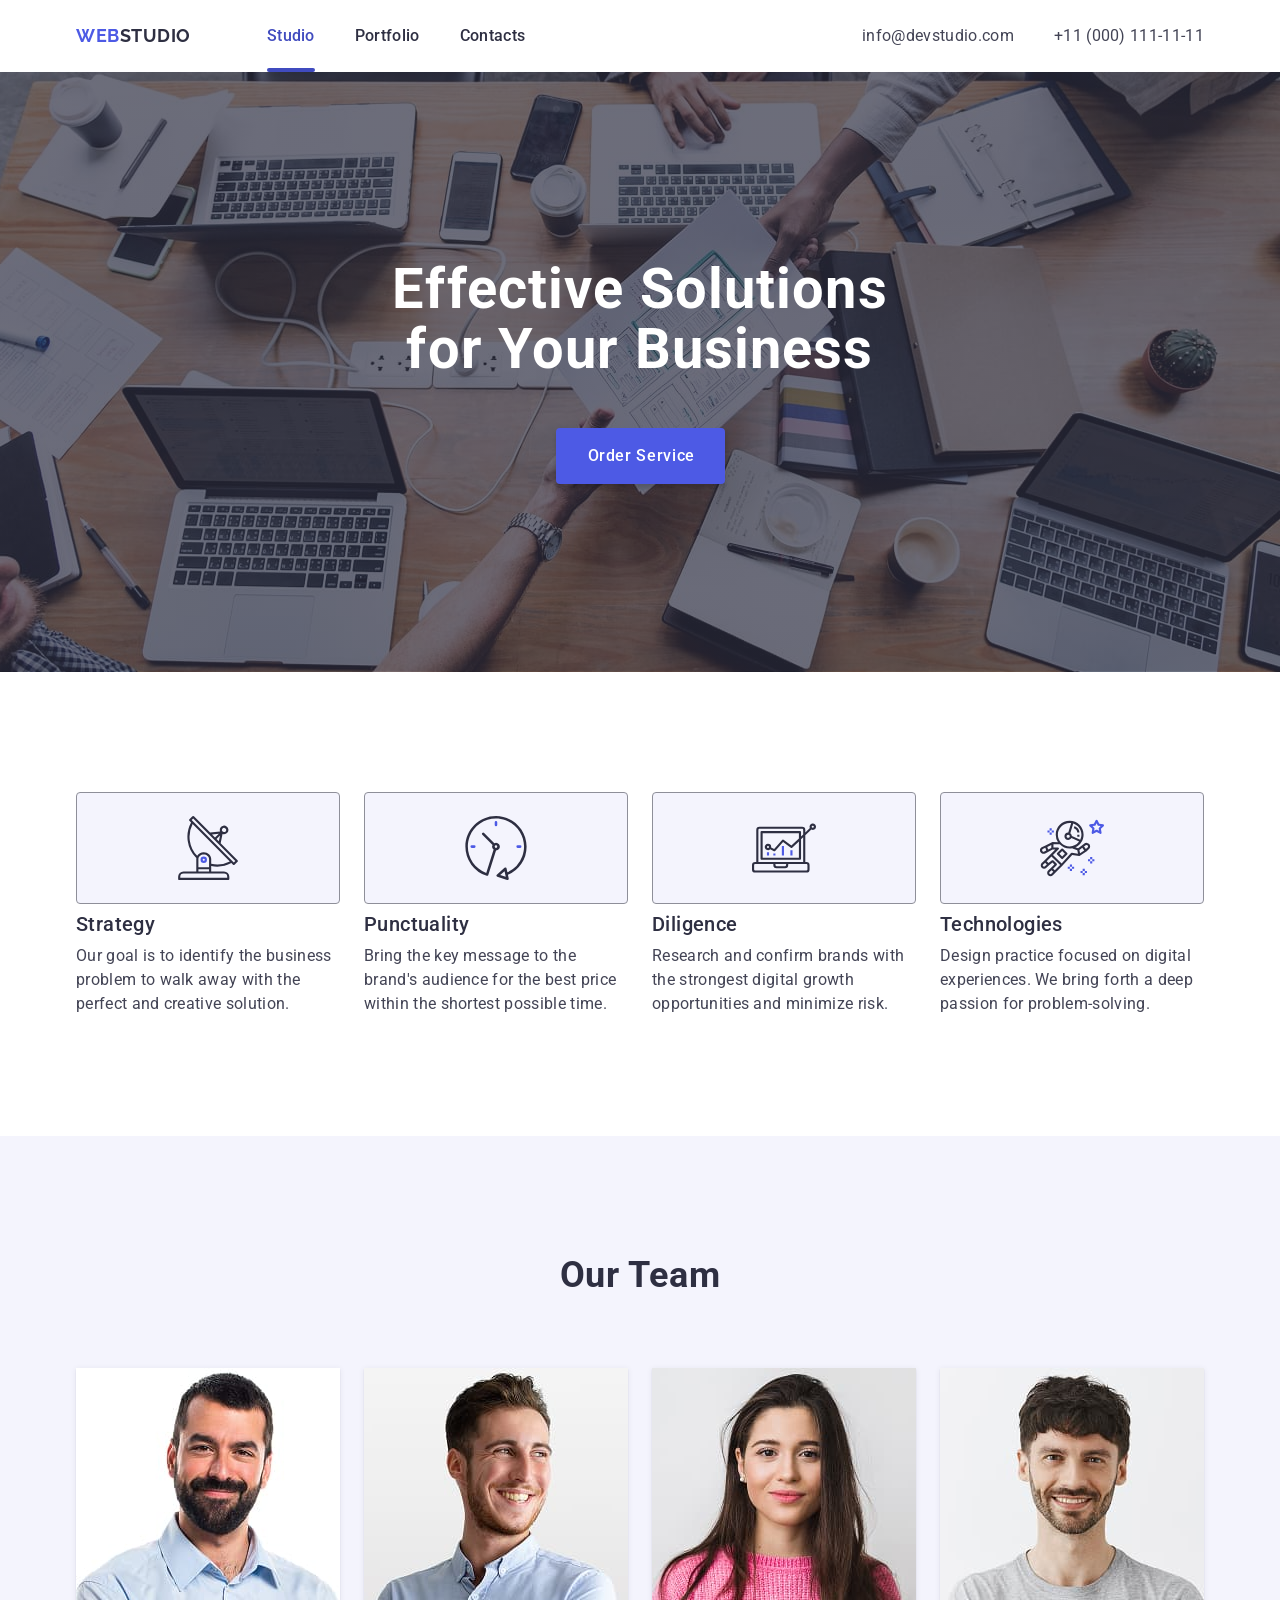
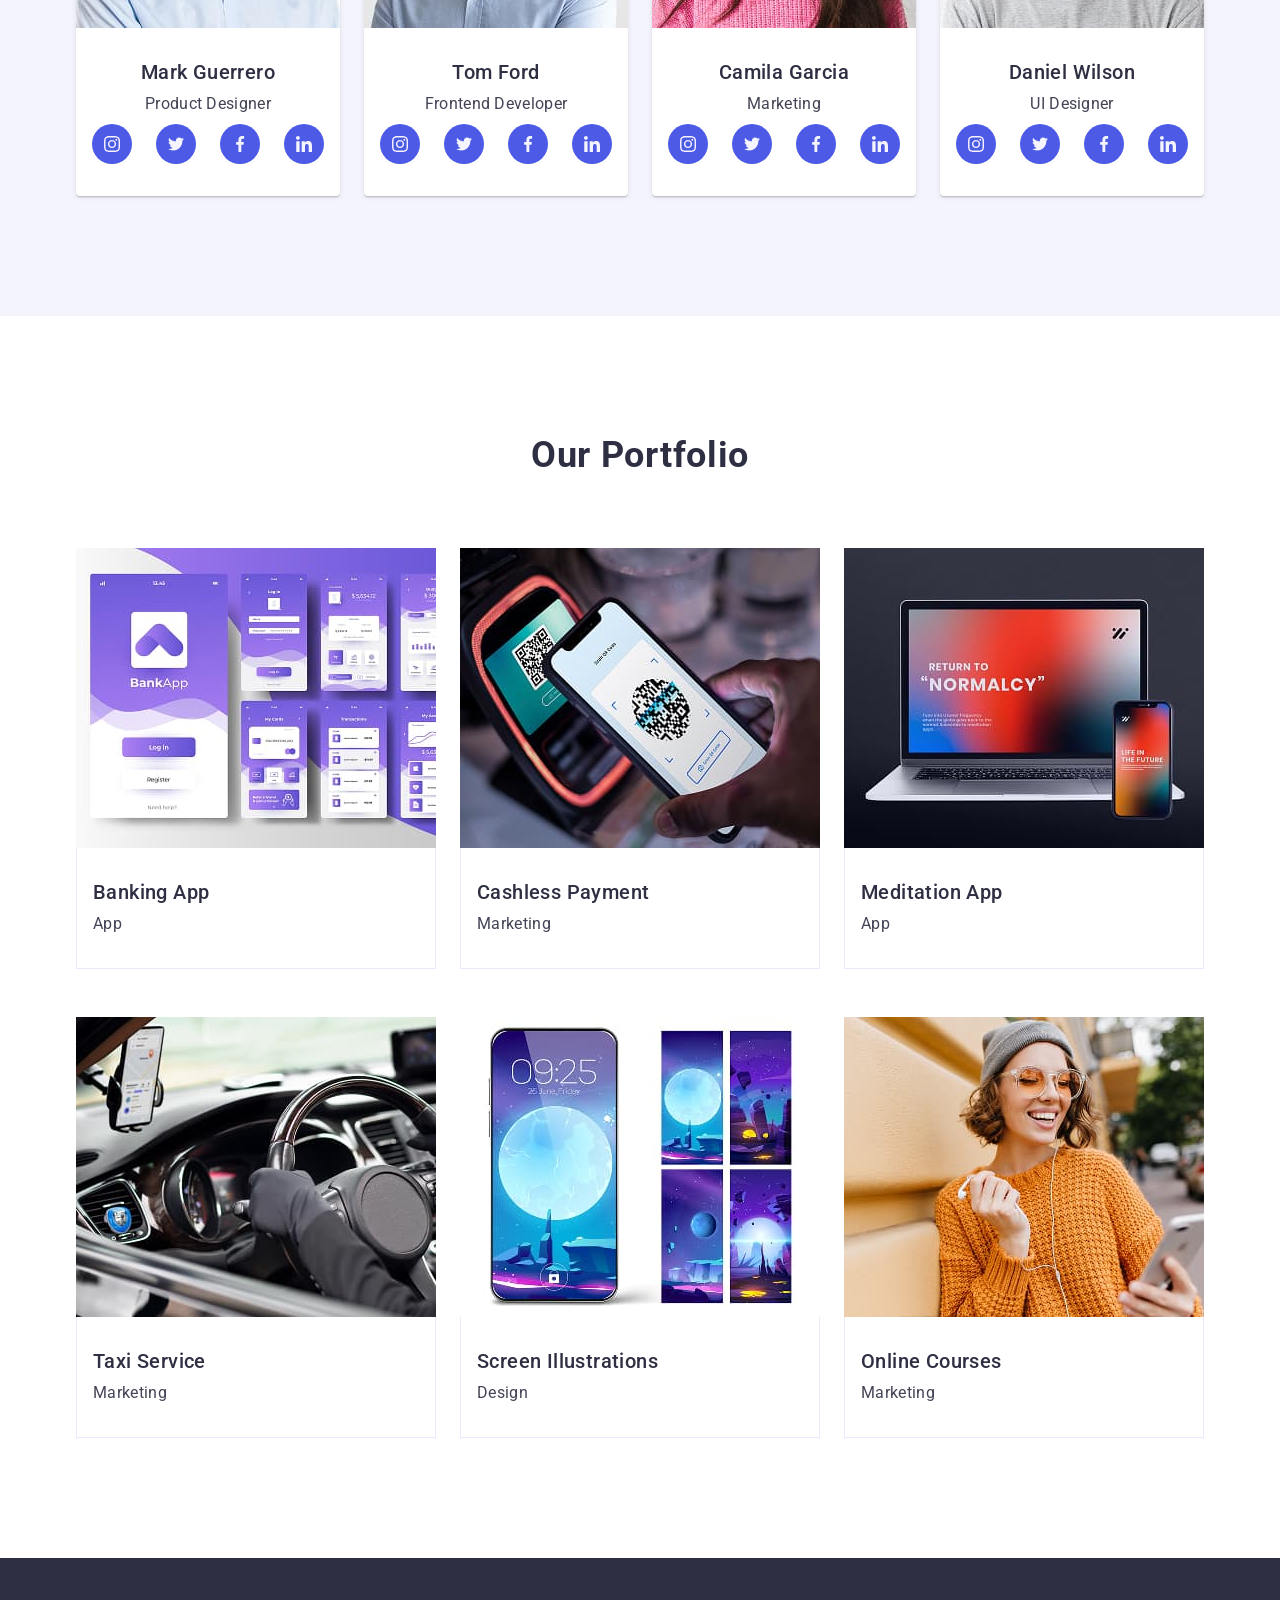
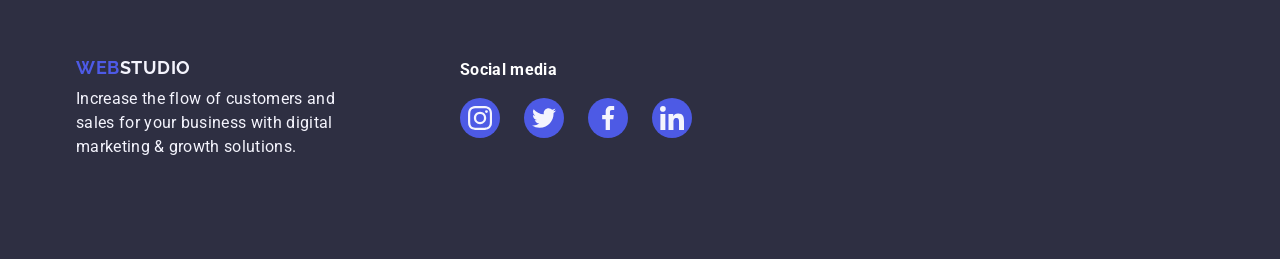
==== commit 660f379b: "add animation" ====
--- a/index.html
+++ b/index.html
@@ -30,7 +30,7 @@
           <!-- navigation -->
           <ul class="navigation-list">
             <li class="navigation-item">
-              <a class="navigation-item-link" href="">Studio</a>
+              <a class="navigation-item-link current" href="">Studio</a>
             </li>
             <li class="navigation-item">
               <a class="navigation-item-link" href="">Portfolio</a>
@@ -74,7 +74,7 @@
             <li class="description-item">
               <div class="description-ico-wrap">
                 <svg class="description-ico" width="64" height="64">
-                  <use href="./images/symbol-defs.svg#icon-antenna"></use>
+                  <use href="./images/icons.svg#icon-antenna"></use>
                 </svg>
               </div>
               <h3 class="description-subtitle section-subtitle">Strategy</h3>
@@ -86,7 +86,7 @@
             <li class="description-item">
               <div class="description-ico-wrap">
                 <svg class="description-ico" width="64" height="64">
-                  <use href="./images/symbol-defs.svg#icon-clock"></use>
+                  <use href="./images/icons.svg#icon-clock"></use>
                 </svg>
               </div>
               <h3 class="description-subtitle section-subtitle">Punctuality</h3>
@@ -98,7 +98,7 @@
             <li class="description-item">
               <div class="description-ico-wrap">
                 <svg class="description-ico" width="64" height="64">
-                  <use href="./images/symbol-defs.svg#icon-diagram"></use>
+                  <use href="./images/icons.svg#icon-diagram"></use>
                 </svg>
               </div>
               <h3 class="description-subtitle section-subtitle">Diligence</h3>
@@ -110,7 +110,7 @@
             <li class="description-item">
               <div class="description-ico-wrap">
                 <svg class="description-ico" width="64" height="64">
-                  <use href="./images/symbol-defs.svg#icon-astronaut"></use>
+                  <use href="./images/icons.svg#icon-astronaut"></use>
                 </svg>
               </div>
               <h3 class="description-subtitle section-subtitle">
@@ -149,18 +149,14 @@
                       target="_blank"
                     >
                       <svg class="social-icon" width="16" height="16">
-                        <use
-                          href="./images/symbol-defs.svg#icon-instagram"
-                        ></use>
+                        <use href="./images/icons.svg#icon-instagram"></use>
                       </svg>
                     </a>
                   </li>
                   <li class="team-soc-item">
                     <a class="social-link" href="https://x.com/" target="_blank"
                       ><svg class="social-icon" width="16" height="16">
-                        <use
-                          href="./images/symbol-defs.svg#icon-twitter"
-                        ></use></svg
+                        <use href="./images/icons.svg#icon-twitter"></use></svg
                     ></a>
                   </li>
                   <li class="team-soc-item">
@@ -169,9 +165,7 @@
                       href="https://www.facebook.com/"
                       target="_blank"
                       ><svg class="social-icon" width="16" height="16">
-                        <use
-                          href="./images/symbol-defs.svg#icon-facebook"
-                        ></use></svg
+                        <use href="./images/icons.svg#icon-facebook"></use></svg
                     ></a>
                   </li>
                   <li class="team-soc-item">
@@ -180,9 +174,7 @@
                       href="https://www.linkedin.com/"
                       target="_blank"
                       ><svg class="social-icon" width="16" height="16">
-                        <use
-                          href="./images/symbol-defs.svg#icon-linkedin"
-                        ></use></svg
+                        <use href="./images/icons.svg#icon-linkedin"></use></svg
                     ></a>
                   </li>
                 </ul>
@@ -207,18 +199,14 @@
                       target="_blank"
                     >
                       <svg class="social-icon" width="16" height="16">
-                        <use
-                          href="./images/symbol-defs.svg#icon-instagram"
-                        ></use>
+                        <use href="./images/icons.svg#icon-instagram"></use>
                       </svg>
                     </a>
                   </li>
                   <li class="team-soc-item">
                     <a class="social-link" href="https://x.com/" target="_blank"
                       ><svg class="social-icon" width="16" height="16">
-                        <use
-                          href="./images/symbol-defs.svg#icon-twitter"
-                        ></use></svg
+                        <use href="./images/icons.svg#icon-twitter"></use></svg
                     ></a>
                   </li>
                   <li class="team-soc-item">
@@ -227,9 +215,7 @@
                       href="https://www.facebook.com/"
                       target="_blank"
                       ><svg class="social-icon" width="16" height="16">
-                        <use
-                          href="./images/symbol-defs.svg#icon-facebook"
-                        ></use></svg
+                        <use href="./images/icons.svg#icon-facebook"></use></svg
                     ></a>
                   </li>
                   <li class="team-soc-item">
@@ -238,9 +224,7 @@
                       href="https://www.linkedin.com/"
                       target="_blank"
                       ><svg class="social-icon" width="16" height="16">
-                        <use
-                          href="./images/symbol-defs.svg#icon-linkedin"
-                        ></use></svg
+                        <use href="./images/icons.svg#icon-linkedin"></use></svg
                     ></a>
                   </li>
                 </ul>
@@ -265,18 +249,14 @@
                       target="_blank"
                     >
                       <svg class="social-icon" width="16" height="16">
-                        <use
-                          href="./images/symbol-defs.svg#icon-instagram"
-                        ></use>
+                        <use href="./images/icons.svg#icon-instagram"></use>
                       </svg>
                     </a>
                   </li>
                   <li class="team-soc-item">
                     <a class="social-link" href="https://x.com/" target="_blank"
                       ><svg class="social-icon" width="16" height="16">
-                        <use
-                          href="./images/symbol-defs.svg#icon-twitter"
-                        ></use></svg
+                        <use href="./images/icons.svg#icon-twitter"></use></svg
                     ></a>
                   </li>
                   <li class="team-soc-item">
@@ -285,9 +265,7 @@
                       href="https://www.facebook.com/"
                       target="_blank"
                       ><svg class="social-icon" width="16" height="16">
-                        <use
-                          href="./images/symbol-defs.svg#icon-facebook"
-                        ></use></svg
+                        <use href="./images/icons.svg#icon-facebook"></use></svg
                     ></a>
                   </li>
                   <li class="team-soc-item">
@@ -296,9 +274,7 @@
                       href="https://www.linkedin.com/"
                       target="_blank"
                       ><svg class="social-icon" width="16" height="16">
-                        <use
-                          href="./images/symbol-defs.svg#icon-linkedin"
-                        ></use></svg
+                        <use href="./images/icons.svg#icon-linkedin"></use></svg
                     ></a>
                   </li>
                 </ul>
@@ -323,18 +299,14 @@
                       target="_blank"
                     >
                       <svg class="social-icon" width="16" height="16">
-                        <use
-                          href="./images/symbol-defs.svg#icon-instagram"
-                        ></use>
+                        <use href="./images/icons.svg#icon-instagram"></use>
                       </svg>
                     </a>
                   </li>
                   <li class="team-soc-item">
                     <a class="social-link" href="https://x.com/" target="_blank"
                       ><svg class="social-icon" width="16" height="16">
-                        <use
-                          href="./images/symbol-defs.svg#icon-twitter"
-                        ></use></svg
+                        <use href="./images/icons.svg#icon-twitter"></use></svg
                     ></a>
                   </li>
                   <li class="team-soc-item">
@@ -343,9 +315,7 @@
                       href="https://www.facebook.com/"
                       target="_blank"
                       ><svg class="social-icon" width="16" height="16">
-                        <use
-                          href="./images/symbol-defs.svg#icon-facebook"
-                        ></use></svg
+                        <use href="./images/icons.svg#icon-facebook"></use></svg
                     ></a>
                   </li>
                   <li class="team-soc-item">
@@ -354,9 +324,7 @@
                       href="https://www.linkedin.com/"
                       target="_blank"
                       ><svg class="social-icon" width="16" height="16">
-                        <use
-                          href="./images/symbol-defs.svg#icon-linkedin"
-                        ></use></svg
+                        <use href="./images/icons.svg#icon-linkedin"></use></svg
                     ></a>
                   </li>
                 </ul>
@@ -373,26 +341,40 @@
 
           <ul class="portfolio-list">
             <li class="portfolio-item">
-              <img
-                class="portfolio-image"
-                src="./images/portfolio-1.jpg"
-                alt="UI design of a banking app with multiple screens"
-                width="360"
-                height="300"
-              />
+              <div class="portfolio-image-wrap">
+                <img
+                  class="portfolio-image"
+                  src="./images/portfolio-1.jpg"
+                  alt="UI design of a banking app with multiple screens"
+                  width="360"
+                  height="300"
+                />
+                <p class="portfolio-image-text">
+                  14 Stylish and User-Friendly App Design Concepts · Task
+                  Manager App · Calorie Tracker App · Exotic Fruit Ecommerce App
+                  · Cloud Storage App
+                </p>
+              </div>
               <div class="portfolio-item-content">
                 <h3 class="portfolio-subtitle section-subtitle">Banking App</h3>
                 <p class="portfolio-category section-text">App</p>
               </div>
             </li>
             <li class="portfolio-item">
-              <img
-                class="portfolio-image"
-                src="./images/portfolio-2.jpg"
-                alt="Person scanning a QR code for payment"
-                width="360"
-                height="300"
-              />
+              <div class="portfolio-image-wrap">
+                <img
+                  class="portfolio-image"
+                  src="./images/portfolio-2.jpg"
+                  alt="Person scanning a QR code for payment"
+                  width="360"
+                  height="300"
+                />
+                <p class="portfolio-image-text">
+                  14 Stylish and User-Friendly App Design Concepts · Task
+                  Manager App · Calorie Tracker App · Exotic Fruit Ecommerce App
+                  · Cloud Storage App
+                </p>
+              </div>
               <div class="portfolio-item-content">
                 <h3 class="portfolio-subtitle section-subtitle">
                   Cashless Payment
@@ -401,13 +383,20 @@
               </div>
             </li>
             <li class="portfolio-item">
-              <img
-                class="portfolio-image"
-                src="./images/portfolio-3.jpg"
-                alt="Laptop and phone showing a meditation app"
-                width="360"
-                height="300"
-              />
+              <div class="portfolio-image-wrap">
+                <img
+                  class="portfolio-image"
+                  src="./images/portfolio-3.jpg"
+                  alt="Laptop and phone showing a meditation app"
+                  width="360"
+                  height="300"
+                />
+                <p class="portfolio-image-text">
+                  14 Stylish and User-Friendly App Design Concepts · Task
+                  Manager App · Calorie Tracker App · Exotic Fruit Ecommerce App
+                  · Cloud Storage App
+                </p>
+              </div>
               <div class="portfolio-item-content">
                 <h3 class="portfolio-subtitle section-subtitle">
                   Meditation App
@@ -416,13 +405,20 @@
               </div>
             </li>
             <li class="portfolio-item">
-              <img
-                class="portfolio-image"
-                src="./images/portfolio-4.jpg"
-                alt="Driver using a taxi service app in a car"
-                width="360"
-                height="300"
-              />
+              <div class="portfolio-image-wrap">
+                <img
+                  class="portfolio-image"
+                  src="./images/portfolio-4.jpg"
+                  alt="Driver using a taxi service app in a car"
+                  width="360"
+                  height="300"
+                />
+                <p class="portfolio-image-text">
+                  14 Stylish and User-Friendly App Design Concepts · Task
+                  Manager App · Calorie Tracker App · Exotic Fruit Ecommerce App
+                  · Cloud Storage App
+                </p>
+              </div>
               <div class="portfolio-item-content">
                 <h3 class="portfolio-subtitle section-subtitle">
                   Taxi Service
@@ -431,13 +427,20 @@
               </div>
             </li>
             <li class="portfolio-item">
-              <img
-                class="portfolio-image"
-                src="./images/portfolio-5.jpg"
-                alt="Futuristic mobile screen designs"
-                width="360"
-                height="300"
-              />
+              <div class="portfolio-image-wrap">
+                <img
+                  class="portfolio-image"
+                  src="./images/portfolio-5.jpg"
+                  alt="Futuristic mobile screen designs"
+                  width="360"
+                  height="300"
+                />
+                <p class="portfolio-image-text">
+                  14 Stylish and User-Friendly App Design Concepts · Task
+                  Manager App · Calorie Tracker App · Exotic Fruit Ecommerce App
+                  · Cloud Storage App
+                </p>
+              </div>
               <div class="portfolio-item-content">
                 <h3 class="portfolio-subtitle section-subtitle">
                   Screen Illustrations
@@ -446,13 +449,20 @@
               </div>
             </li>
             <li class="portfolio-item">
-              <img
-                class="portfolio-image"
-                src="./images/portfolio-6.jpg"
-                alt="Smiling woman using a smartphone"
-                width="360"
-                height="300"
-              />
+              <div class="portfolio-image-wrap">
+                <img
+                  class="portfolio-image"
+                  src="./images/portfolio-6.jpg"
+                  alt="Smiling woman using a smartphone"
+                  width="360"
+                  height="300"
+                />
+                <p class="portfolio-image-text">
+                  14 Stylish and User-Friendly App Design Concepts · Task
+                  Manager App · Calorie Tracker App · Exotic Fruit Ecommerce App
+                  · Cloud Storage App
+                </p>
+              </div>
               <div class="portfolio-item-content">
                 <h3 class="portfolio-subtitle section-subtitle">
                   Online Courses
@@ -487,7 +497,7 @@
                 target="_blank"
               >
                 <svg class="social-icon" width="24" height="24">
-                  <use href="./images/symbol-defs.svg#icon-instagram"></use>
+                  <use href="./images/icons.svg#icon-instagram"></use>
                 </svg>
               </a>
             </li>
@@ -497,7 +507,7 @@
                 href="https://x.com/"
                 target="_blank"
                 ><svg class="social-icon" width="24" height="24">
-                  <use href="./images/symbol-defs.svg#icon-twitter"></use></svg
+                  <use href="./images/icons.svg#icon-twitter"></use></svg
               ></a>
             </li>
             <li class="team-soc-item">
@@ -506,7 +516,7 @@
                 href="https://www.facebook.com/"
                 target="_blank"
                 ><svg class="social-icon" width="24" height="24">
-                  <use href="./images/symbol-defs.svg#icon-facebook"></use></svg
+                  <use href="./images/icons.svg#icon-facebook"></use></svg
               ></a>
             </li>
             <li class="team-soc-item">
@@ -515,7 +525,7 @@
                 href="https://www.linkedin.com/"
                 target="_blank"
                 ><svg class="social-icon" width="24" height="24">
-                  <use href="./images/symbol-defs.svg#icon-linkedin"></use></svg
+                  <use href="./images/icons.svg#icon-linkedin"></use></svg
               ></a>
             </li>
           </ul>
--- a/css/styles.css
+++ b/css/styles.css
@@ -98,7 +98,8 @@
 
 /* --------------------HEADER-------------------- */
 .header {
-  border-bottom: 1px solid #e7e9fc;
+  box-shadow: 0 1px 6px 0 rgba(46, 47, 66, 0.08),
+    0 1px 1px 0 rgba(46, 47, 66, 0.16), 0 2px 1px 0 rgba(46, 47, 66, 0.08);
 }
 
 .header .container {
@@ -124,9 +125,33 @@
 }
 
 .navigation-item-link {
+  display: block;
   font-weight: 500;
   color: #2e2f42;
   padding: 24px 0;
+  transition: color 250ms cubic-bezier(0.4, 0, 0.2, 1);
+}
+
+.navigation-item-link.current {
+  color: #404bbf;
+  position: relative;
+}
+
+.navigation-item-link.current::after {
+  position: absolute;
+  left: 0;
+  bottom: 0;
+  content: '';
+  width: 100%;
+  height: 4px;
+  background-color: #404bbf;
+  border-radius: 2px;
+  transform: scale(1, 1);
+  transition: transform 250ms cubic-bezier(0.4, 0, 0.2, 1);
+}
+
+.navigation-item-link:hover.current::after {
+  transform: scale(0.3, 0.5);
 }
 
 .contacts {
@@ -144,11 +169,13 @@
 }
 
 .contacts-item-link {
+  display: block;
   font-size: 16px;
   line-height: 1.5;
   letter-spacing: 0.02em;
   color: #434455;
   padding: 24px 0;
+  transition: color 250ms cubic-bezier(0.4, 0, 0.2, 1);
 }
 
 .navigation-item-link:hover,
@@ -164,7 +191,7 @@
 }
 
 .hero-section {
-  background: #2e2f42;
+  background-color: #2e2f42;
   padding: 188px 0;
   text-align: center;
   background-image: linear-gradient(
@@ -204,6 +231,7 @@
   padding: 16px 32px;
   border: none;
   white-space: nowrap;
+  transition: background 250ms cubic-bezier(0.4, 0, 0.2, 1);
 }
 .hero-button:hover,
 .hero-button:focus {
@@ -290,6 +318,7 @@
   display: flex;
   justify-content: center;
   align-items: center;
+  transition: background-color 250ms cubic-bezier(0.4, 0, 0.2, 1);
 }
 
 .social-link:hover,
@@ -313,6 +342,7 @@
 }
 .portfolio-item {
   flex-basis: calc((100% - 48px) / 3);
+  transition: box-shadow 250ms cubic-bezier(0.4, 0, 0.2, 1);
 }
 
 .portfolio-item:hover,
@@ -328,7 +358,26 @@
   border-left: 1px solid #e7e9fc;
   border-right: 1px solid #e7e9fc;
 }
+.portfolio-image-wrap {
+  position: relative;
+  overflow: hidden;
+}
 .portfolio-image {
+}
+.portfolio-image-text {
+  background-color: #4d5ae5;
+  color: #f4f4fd;
+  padding: 40px 32px;
+  position: absolute;
+  top: 0;
+  left: 0;
+  height: 100%;
+  transform: translateY(100%);
+  transition: transform 250ms cubic-bezier(0.4, 0, 0.2, 1);
+}
+.portfolio-item:hover .portfolio-image-text,
+.portfolio-item:focus .portfolio-image-text {
+  transform: translateY(0);
 }
 .portfolio-subtitle {
   margin-bottom: 8px;
